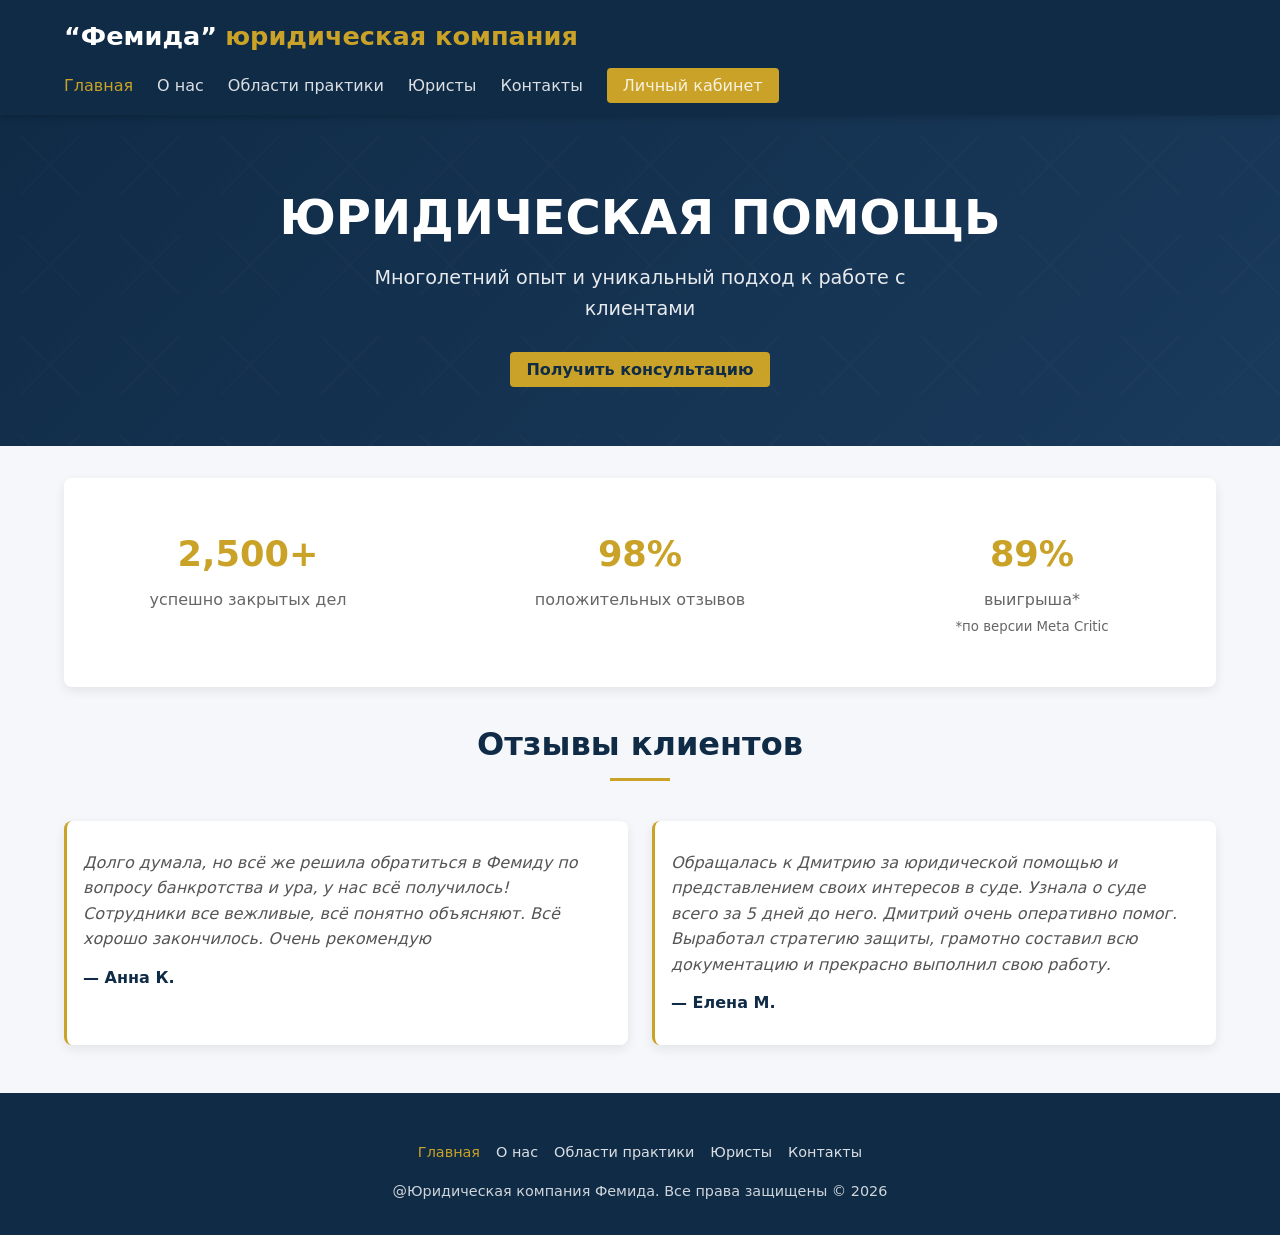
==== public/index.html @ 836dfbec "move index.html to public" ====
<!DOCTYPE html>
<html lang="ru">
<head>
  <meta charset="UTF-8">
  <meta name="viewport" content="width=device-width, initial-scale=1.0">
  <title>Главная | ЮК “Фемида”</title>
  <link rel="stylesheet" href="style.css">
</head>
<body>
  <header>
    <div class="container">
      <nav>
        <a href="index.html" class="logo">“Фемида” <span>юридическая компания</span></a>
        <button class="menu-toggle">☰</button>
        <ul class="nav-links">
          <li><a href="index.html">Главная</a></li>
          <li><a href="about.html">О нас</a></li>
          <li><a href="practice.html">Области практики</a></li>
          <li><a href="lawyers.html">Юристы</a></li>
          <li><a href="contacts.html">Контакты</a></li>
          <li><a href="#" class="btn-cabinet">Личный кабинет</a></li>
        </ul>
      </nav>
    </div>
  </header>

  <main>
    <section class="hero">
      <div class="container">
        <h1>ЮРИДИЧЕСКАЯ ПОМОЩЬ</h1>
        <p>Многолетний опыт и уникальный подход к работе с клиентами</p>
        <a href="contacts.html" class="btn-cabinet">Получить консультацию</a>
      </div>
    </section>

    <section class="container">
      <div class="stats grid grid-3">
        <div class="stat-item"><h3>2,500+</h3><p>успешно закрытых дел</p></div>
        <div class="stat-item"><h3>98%</h3><p>положительных отзывов</p></div>
        <div class="stat-item"><h3>89%</h3><p>выигрыша*<br><small>*по версии Meta Critic</small></p></div>
      </div>
    </section>

    <section class="container">
      <h2 class="section-title">Отзывы клиентов</h2>
      <div class="grid grid-2">
        <div class="card review">
          <p>Долго думала, но всё же решила обратиться в Фемиду по вопросу банкротства и ура, у нас всё получилось! Сотрудники все вежливые, всё понятно объясняют. Всё хорошо закончилось. Очень рекомендую</p>
          <strong>— Анна К.</strong>
        </div>
        <div class="card review">
          <p>Обращалась к Дмитрию за юридической помощью и представлением своих интересов в суде. Узнала о суде всего за 5 дней до него. Дмитрий очень оперативно помог. Выработал стратегию защиты, грамотно составил всю документацию и прекрасно выполнил свою работу.</p>
          <strong>— Елена М.</strong>
        </div>
      </div>
    </section>
  </main>

  <footer>
    <div class="container">
      <ul class="nav-links">
        <li><a href="index.html">Главная</a></li>
        <li><a href="about.html">О нас</a></li>
        <li><a href="practice.html">Области практики</a></li>
        <li><a href="lawyers.html">Юристы</a></li>
        <li><a href="contacts.html">Контакты</a></li>
      </ul>
      <p>@Юридическая компания Фемида. Все права защищены © 2026</p>
    </div>
  </footer>
  <script src="script.js"></script>
</body>
</html>
---- public/style.css ----
:root {
  --primary: #0f2b46;
  --accent: #c9a227;
  --light: #f5f7fa;
  --text: #333;
  --white: #fff;
  --shadow: 0 4px 12px rgba(0,0,0,0.08);
  --radius: 8px;
}
* { box-sizing: border-box; margin: 0; padding: 0; }
body 
{ 
    font-family: system-ui, -apple-system, "Segoe UI", Roboto, sans-serif; 
    color: var(--text); 
    line-height: 1.6; 
    background: var(--light); 
}

.container 
{ 
    max-width: 1200px; 
    margin: 0 auto; 
    padding: 0 1.5rem; 
}

header 
{ 
    background: var(--primary); 
    padding: 1rem 0; 
    position: sticky; 
    top: 0; 
    z-index: 100; 
    box-shadow: 0 2px 8px rgba(0,0,0,0.2); 
}

nav 
{ 
    display: flex; 
    justify-content: space-between; 
    align-items: center; 
    flex-wrap: wrap; 
    gap: 1rem; 
}

.logo 
{ 
    font-size: 1.6rem; 
    font-weight: 700; 
    color: var(--white); 
    text-decoration: none; 
    display: flex; 
    align-items: center; 
    gap: 0.5rem; 
}

.logo span 
{ 
    color: var(--accent); 
}

.nav-links 
{ 
    display: flex; 
    list-style: none; 
    gap: 1.5rem; 
    align-items: center; 
}

.nav-links a 
{ 
    color: rgba(255,255,255,0.85); 
    text-decoration: none; 
    font-weight: 500; 
    transition: 0.3s; 
}

.nav-links a:hover, .nav-links a.active 
{ 
    color: var(--accent);
}

.btn-cabinet 
{ 
    background: var(--accent); 
    color: var(--primary); 
    padding: 0.5rem 1rem; 
    border-radius: 4px; 
    font-weight: 600; 
    text-decoration: none; 
    transition: 0.3s; 
}

.btn-cabinet:hover 
{ 
    background: #b89320; 
}

.hero 
{ 
    background: linear-gradient(135deg, var(--primary), #1a3a5c);
    color: var(--white); 
    padding: 4rem 0; 
    text-align: center; 
    position: relative; 
    overflow: hidden; 
}

.hero::before 
{ 
    content: ""; 
    position: absolute; 
    top: 0; 
    left: 0; 
    right: 0; 
    bottom: 0; 
    background: url('data:image/svg+xml,<svg width="100" height="100" xmlns="http://www.w3.org/2000/svg"><path d="M0 0h100v100H0z" fill="none"/><path d="M20 20l60 60M80 20L20 80" stroke="rgba(255,255,255,0.05)" stroke-width="2"/></svg>'); 
    opacity: 0.3; 
}

.hero h1 
{ 
    font-size: clamp(2rem, 5vw, 3rem); 
    margin-bottom: 0.5rem; 
    position: relative; 
}

.hero p 
{ 
    font-size: 1.2rem; 
    opacity: 0.9; 
    max-width: 600px; 
    margin: 0 auto 2rem; 
    position: relative; 
}

section 
{ 
    padding: 4rem 0; 
}

.section-title 
{ 
    text-align: center; 
    font-size: 2rem; 
    color: var(--primary); 
    margin-bottom: 2.5rem; 
    position: relative; 
}

.section-title::after 
{ 
    content: ""; 
    display: block; 
    width: 60px; 
    height: 3px; 
    background: var(--accent); 
    margin: 0.5rem auto 0; 
}

.grid 
{ 
    display: grid; 
    gap: 1.5rem; 
}

.grid-2 
{ 
    grid-template-columns: repeat(auto-fit, minmax(280px, 1fr));
}

.grid-3 
{ 
    grid-template-columns: repeat(auto-fit, minmax(250px, 1fr)); 
}

.grid-4 
{ 
    grid-template-columns: repeat(auto-fit, minmax(220px, 1fr)); 
}

.card 
{ 
    background: var(--white); 
    padding: 1.8rem; 
    border-radius: var(--radius); 
    box-shadow: var(--shadow); 
    transition: 0.3s; 
}

.card:hover 
{ 
    transform: translateY(-4px); 
    box-shadow: 0 8px 20px rgba(0,0,0,0.12); 
}

.card h3 
{ 
    color: var(--primary); 
    margin-bottom: 0.5rem; 
    font-size: 1.2rem; 
}

.card .num 
{ 
    display: inline-block; 
    background: var(--primary); 
    color: var(--accent); 
    padding: 0.2rem 0.6rem; 
    border-radius: 4px; 
    font-size: 0.85rem; 
    margin-bottom: 0.5rem; 
    font-weight: bold; 
}

.stats 
{ 
    background: var(--white); 
    padding: 3rem 0; 
    margin: 2rem 0; 
    border-radius: var(--radius); 
    box-shadow: var(--shadow); 
}

.stat-item 
{ 
    text-align: center; 
}

.stat-item h3 
{ 
    font-size: 2.2rem; 
    color: var(--accent); 
    margin-bottom: 0.3rem; 
}

.stat-item p 
{ 
    color: #666; 
}

.review 
{ 
    font-style: italic; 
    color: #555; 
    position: relative; 
    padding-left: 1rem; 
    border-left: 3px solid var(--accent); 
}

.review p 
{ 
    margin-bottom: 0.5rem; 
}

.review strong 
{ 
    display: block; 
    margin-top: 0.8rem; 
    font-style: normal; 
    color: var(--primary); 
}

.form-box 
{ 
    background: var(--white); 
    padding: 2rem; 
    border-radius: var(--radius); 
    box-shadow: var(--shadow); 
    max-width: 600px; 
    margin: 0 auto; 
}

input, textarea 
{ 
    width: 100%; 
    padding: 0.9rem; 
    margin-bottom: 1rem; 
    border: 1px solid #ccc; 
    border-radius: 4px; 
    font-family: inherit; 
}

textarea 
{ 
    min-height: 120px; 
    resize: vertical; 
}

button[type="submit"] 
{ 
    background: var(--accent); 
    color: var(--primary); 
    border: none; 
    padding: 0.9rem 2rem; 
    font-weight: bold; 
    cursor: pointer; 
    border-radius: 4px; 
    width: 100%; 
    transition: 0.3s; 
}

button[type="submit"]:hover 
{ 
    background: #b89320; 
}

.contact-info 
{ 
    margin-top: 2rem; 
    text-align: center; 
}

.contact-info p 
{ 
    margin: 0.5rem 0; 
}

.contact-info a 
{ 
    color: var(--primary); 
    font-weight: 500; 
}

footer 
{ 
    background: var(--primary); 
    color: rgba(255,255,255,0.8); 
    padding: 2rem 0; 
    margin-top: 3rem; 
    text-align: center; 
    font-size: 0.9rem; 
}

footer a 
{ 
    color: var(--accent); 
    text-decoration: none; 
}

footer .nav-links 
{ 
    justify-content: center; 
    margin: 1rem 0; 
    gap: 1rem; 
    flex-wrap: wrap; 
}

@media (max-width: 768px) 
{
    .nav-links 
    { 
    display: none; 
    position: absolute; 
    top: 100%; 
    left: 0; 
    right: 0; 
    background: var(--primary); 
    flex-direction: column; 
    padding: 1rem; 
    }
    
    .nav-links.show 
    { 
        display: flex; 
    }

    .menu-toggle 
    { 
    display: block; 
    background: none; 
    border: none; 
    color: var(--white); 
    font-size: 1.5rem; 
    cursor: pointer; 
    }
}

.menu-toggle 
{ 
    display: none; 
}
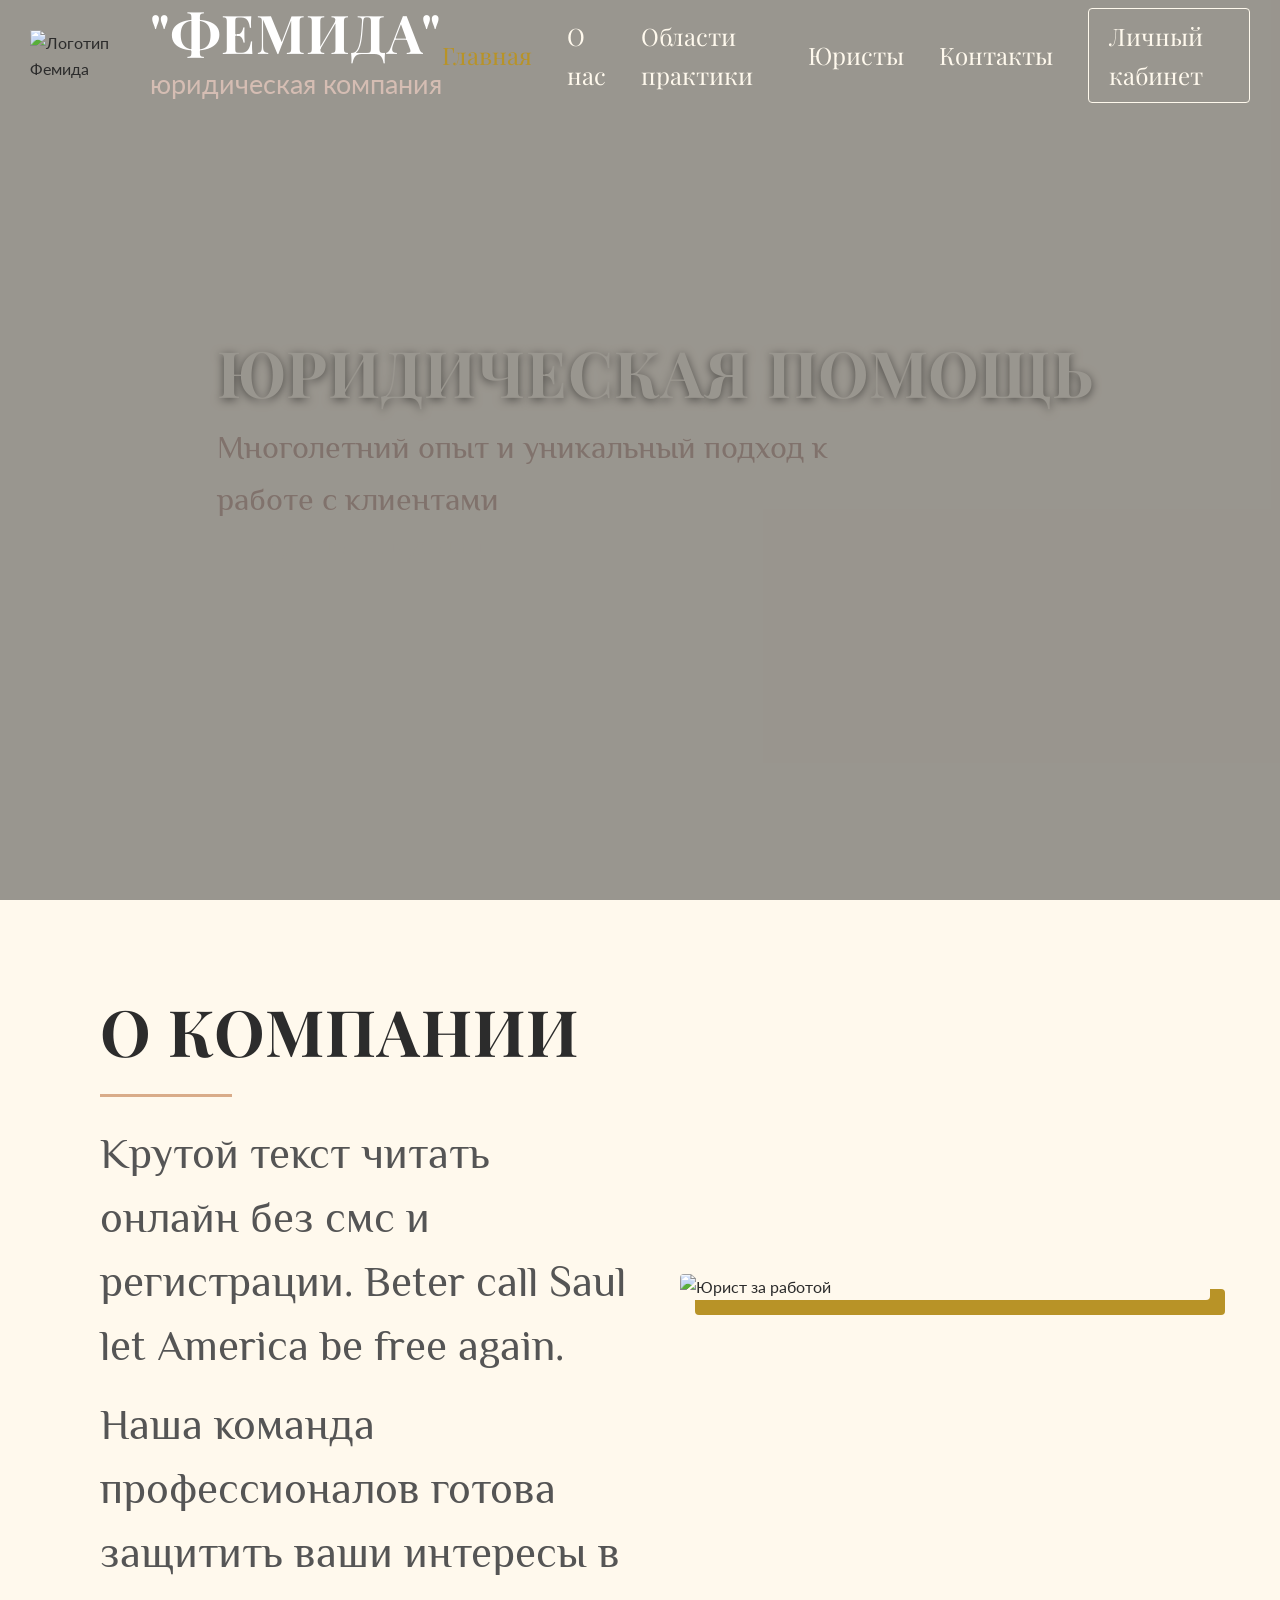
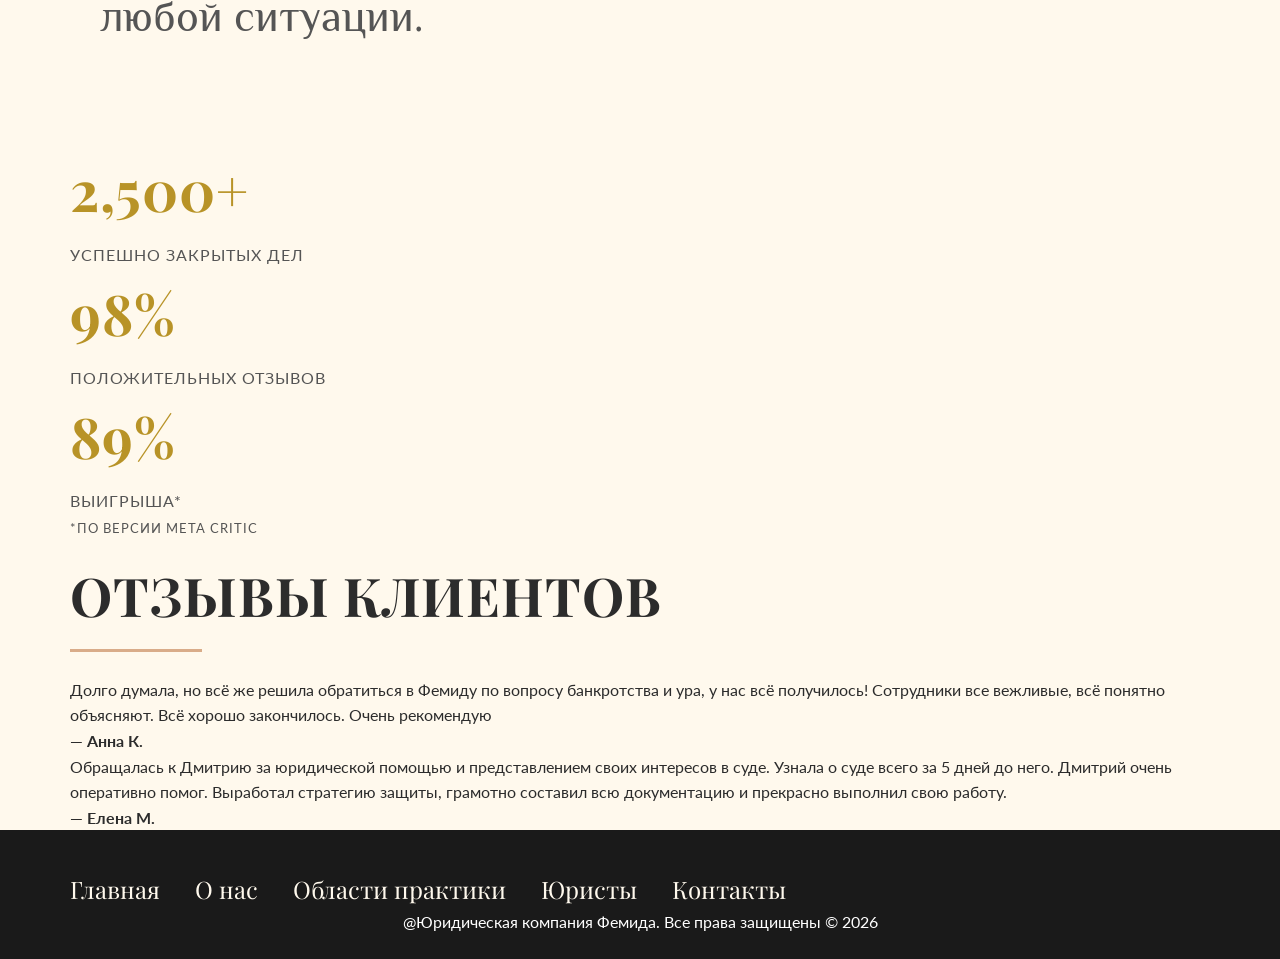
==== commit 16df8a03: "Add files via upload" ====
--- a/public/index.html
+++ b/public/index.html
@@ -3,23 +3,28 @@
 <head>
   <meta charset="UTF-8">
   <meta name="viewport" content="width=device-width, initial-scale=1.0">
+  <link href="https://fonts.googleapis.com/css2?family=Philosopher:wght@300;400;700&family=Playfair+Display:wght@400;700&family=Lato:wght@300;400;700&display=swap" rel="stylesheet">
   <title>Главная | ЮК “Фемида”</title>
   <link rel="stylesheet" href="style.css">
 </head>
 <body>
   <header>
-    <div class="container">
-      <nav>
-        <a href="index.html" class="logo">“Фемида” <span>юридическая компания</span></a>
-        <button class="menu-toggle">☰</button>
-        <ul class="nav-links">
-          <li><a href="index.html">Главная</a></li>
-          <li><a href="about.html">О нас</a></li>
-          <li><a href="practice.html">Области практики</a></li>
-          <li><a href="lawyers.html">Юристы</a></li>
-          <li><a href="contacts.html">Контакты</a></li>
-          <li><a href="#" class="btn-cabinet">Личный кабинет</a></li>
-        </ul>
+    <div class="nav-container">
+      <div class="logo">
+        <img src="images/logo.png" alt="Логотип Фемида">
+        <div class="logo-text">
+          <h2>"ФЕМИДА"</h2>
+          <span>юридическая компания</span>
+        </div>
+      </div>
+      
+      <nav class="nav-links">
+        <a href="index.html" class="active">Главная</a>
+        <a href="about.html">О нас</a>
+        <a href="practice.html">Области практики</a>
+        <a href="lawyers.html">Юристы</a>
+        <a href="contacts.html">Контакты</a>
+        <a href="#" class="btn-cabinet">Личный кабинет</a>
       </nav>
     </div>
   </header>
@@ -30,6 +35,22 @@
         <h1>ЮРИДИЧЕСКАЯ ПОМОЩЬ</h1>
         <p>Многолетний опыт и уникальный подход к работе с клиентами</p>
         <a href="contacts.html" class="btn-cabinet">Получить консультацию</a>
+      </div>
+    </section>
+
+    <section class="container about-section">
+      <div class="about-text">
+        <h2>О КОМПАНИИ</h2>
+        <p>
+          Крутой текст читать онлайн без смс и регистрации. 
+          Beter call Saul let America be free again.
+        </p>
+        <p>
+          Наша команда профессионалов готова защитить ваши интересы в любой ситуации.
+        </p>
+      </div>
+      <div class="about-image">
+        <img src="images/saulMain.png" alt="Юрист за работой">
       </div>
     </section>
 
--- a/public/style.css
+++ b/public/style.css
@@ -1,381 +1,498 @@
+@import url('https://fonts.googleapis.com/css2?family=Philosopher:wght@300;400;700&family=Playfair+Display:wght@400;700&family=Lato:wght@300;400;700&display=swap');
+
 :root {
-  --primary: #0f2b46;
-  --accent: #c9a227;
-  --light: #f5f7fa;
-  --text: #333;
-  --white: #fff;
-  --shadow: 0 4px 12px rgba(0,0,0,0.08);
-  --radius: 8px;
-}
+  --bg-color: #FFF9ED;
+  --text-main: #2c2c2c;
+  --text-light: #555;
+  --accent: #b89327;
+  --white: #ffffff;
+  --gold-light: #D5BDB3;
+  --dark-overlay: rgba(0, 0, 0, 0.4);
+}
+
 * { box-sizing: border-box; margin: 0; padding: 0; }
-body 
-{ 
-    font-family: system-ui, -apple-system, "Segoe UI", Roboto, sans-serif; 
-    color: var(--text); 
-    line-height: 1.6; 
-    background: var(--light); 
-}
-
-.container 
-{ 
-    max-width: 1200px; 
-    margin: 0 auto; 
-    padding: 0 1.5rem; 
-}
-
-header 
-{ 
-    background: var(--primary); 
-    padding: 1rem 0; 
-    position: sticky; 
-    top: 0; 
-    z-index: 100; 
-    box-shadow: 0 2px 8px rgba(0,0,0,0.2); 
-}
-
-nav 
-{ 
-    display: flex; 
-    justify-content: space-between; 
-    align-items: center; 
-    flex-wrap: wrap; 
-    gap: 1rem; 
-}
-
-.logo 
-{ 
-    font-size: 1.6rem; 
-    font-weight: 700; 
-    color: var(--white); 
-    text-decoration: none; 
-    display: flex; 
-    align-items: center; 
-    gap: 0.5rem; 
-}
-
-.logo span 
-{ 
-    color: var(--accent); 
-}
-
-.nav-links 
-{ 
-    display: flex; 
-    list-style: none; 
-    gap: 1.5rem; 
-    align-items: center; 
-}
-
-.nav-links a 
-{ 
-    color: rgba(255,255,255,0.85); 
-    text-decoration: none; 
-    font-weight: 500; 
-    transition: 0.3s; 
-}
-
-.nav-links a:hover, .nav-links a.active 
-{ 
-    color: var(--accent);
-}
-
-.btn-cabinet 
-{ 
-    background: var(--accent); 
-    color: var(--primary); 
-    padding: 0.5rem 1rem; 
-    border-radius: 4px; 
-    font-weight: 600; 
-    text-decoration: none; 
-    transition: 0.3s; 
-}
-
-.btn-cabinet:hover 
-{ 
-    background: #b89320; 
-}
-
-.hero 
-{ 
-    background: linear-gradient(135deg, var(--primary), #1a3a5c);
-    color: var(--white); 
-    padding: 4rem 0; 
-    text-align: center; 
-    position: relative; 
-    overflow: hidden; 
-}
-
-.hero::before 
-{ 
-    content: ""; 
-    position: absolute; 
-    top: 0; 
-    left: 0; 
-    right: 0; 
-    bottom: 0; 
-    background: url('data:image/svg+xml,<svg width="100" height="100" xmlns="http://www.w3.org/2000/svg"><path d="M0 0h100v100H0z" fill="none"/><path d="M20 20l60 60M80 20L20 80" stroke="rgba(255,255,255,0.05)" stroke-width="2"/></svg>'); 
-    opacity: 0.3; 
-}
-
-.hero h1 
-{ 
-    font-size: clamp(2rem, 5vw, 3rem); 
-    margin-bottom: 0.5rem; 
-    position: relative; 
-}
-
-.hero p 
-{ 
-    font-size: 1.2rem; 
-    opacity: 0.9; 
-    max-width: 600px; 
-    margin: 0 auto 2rem; 
-    position: relative; 
-}
-
-section 
-{ 
-    padding: 4rem 0; 
-}
-
-.section-title 
-{ 
-    text-align: center; 
-    font-size: 2rem; 
-    color: var(--primary); 
-    margin-bottom: 2.5rem; 
-    position: relative; 
-}
-
-.section-title::after 
-{ 
-    content: ""; 
-    display: block; 
-    width: 60px; 
-    height: 3px; 
-    background: var(--accent); 
-    margin: 0.5rem auto 0; 
-}
-
-.grid 
-{ 
-    display: grid; 
-    gap: 1.5rem; 
-}
-
-.grid-2 
-{ 
-    grid-template-columns: repeat(auto-fit, minmax(280px, 1fr));
-}
-
-.grid-3 
-{ 
-    grid-template-columns: repeat(auto-fit, minmax(250px, 1fr)); 
-}
-
-.grid-4 
-{ 
-    grid-template-columns: repeat(auto-fit, minmax(220px, 1fr)); 
-}
-
-.card 
-{ 
-    background: var(--white); 
-    padding: 1.8rem; 
-    border-radius: var(--radius); 
-    box-shadow: var(--shadow); 
-    transition: 0.3s; 
-}
-
-.card:hover 
-{ 
-    transform: translateY(-4px); 
-    box-shadow: 0 8px 20px rgba(0,0,0,0.12); 
-}
-
-.card h3 
-{ 
-    color: var(--primary); 
-    margin-bottom: 0.5rem; 
-    font-size: 1.2rem; 
-}
-
-.card .num 
-{ 
-    display: inline-block; 
-    background: var(--primary); 
-    color: var(--accent); 
-    padding: 0.2rem 0.6rem; 
-    border-radius: 4px; 
-    font-size: 0.85rem; 
-    margin-bottom: 0.5rem; 
-    font-weight: bold; 
-}
-
-.stats 
-{ 
-    background: var(--white); 
-    padding: 3rem 0; 
-    margin: 2rem 0; 
-    border-radius: var(--radius); 
-    box-shadow: var(--shadow); 
-}
-
-.stat-item 
-{ 
-    text-align: center; 
-}
-
-.stat-item h3 
-{ 
-    font-size: 2.2rem; 
-    color: var(--accent); 
-    margin-bottom: 0.3rem; 
-}
-
-.stat-item p 
-{ 
-    color: #666; 
-}
-
-.review 
-{ 
-    font-style: italic; 
-    color: #555; 
-    position: relative; 
-    padding-left: 1rem; 
-    border-left: 3px solid var(--accent); 
-}
-
-.review p 
-{ 
-    margin-bottom: 0.5rem; 
-}
-
-.review strong 
-{ 
-    display: block; 
-    margin-top: 0.8rem; 
-    font-style: normal; 
-    color: var(--primary); 
-}
-
-.form-box 
-{ 
-    background: var(--white); 
-    padding: 2rem; 
-    border-radius: var(--radius); 
-    box-shadow: var(--shadow); 
-    max-width: 600px; 
-    margin: 0 auto; 
-}
-
-input, textarea 
-{ 
-    width: 100%; 
-    padding: 0.9rem; 
-    margin-bottom: 1rem; 
-    border: 1px solid #ccc; 
-    border-radius: 4px; 
-    font-family: inherit; 
-}
-
-textarea 
-{ 
-    min-height: 120px; 
-    resize: vertical; 
-}
-
-button[type="submit"] 
-{ 
-    background: var(--accent); 
-    color: var(--primary); 
-    border: none; 
-    padding: 0.9rem 2rem; 
-    font-weight: bold; 
-    cursor: pointer; 
-    border-radius: 4px; 
-    width: 100%; 
-    transition: 0.3s; 
-}
-
-button[type="submit"]:hover 
-{ 
-    background: #b89320; 
-}
-
-.contact-info 
-{ 
-    margin-top: 2rem; 
-    text-align: center; 
-}
-
-.contact-info p 
-{ 
-    margin: 0.5rem 0; 
-}
-
-.contact-info a 
-{ 
-    color: var(--primary); 
-    font-weight: 500; 
-}
-
-footer 
-{ 
-    background: var(--primary); 
-    color: rgba(255,255,255,0.8); 
-    padding: 2rem 0; 
-    margin-top: 3rem; 
-    text-align: center; 
-    font-size: 0.9rem; 
-}
-
-footer a 
-{ 
-    color: var(--accent); 
-    text-decoration: none; 
-}
-
-footer .nav-links 
-{ 
-    justify-content: center; 
-    margin: 1rem 0; 
-    gap: 1rem; 
-    flex-wrap: wrap; 
-}
-
-@media (max-width: 768px) 
-{
-    .nav-links 
-    { 
-    display: none; 
-    position: absolute; 
-    top: 100%; 
-    left: 0; 
-    right: 0; 
-    background: var(--primary); 
-    flex-direction: column; 
-    padding: 1rem; 
-    }
-    
-    .nav-links.show 
-    { 
-        display: flex; 
-    }
-
-    .menu-toggle 
-    { 
-    display: block; 
-    background: none; 
-    border: none; 
-    color: var(--white); 
-    font-size: 1.5rem; 
-    cursor: pointer; 
-    }
-}
-
-.menu-toggle 
-{ 
-    display: none; 
-}
+
+body {
+  font-family: 'Lato', sans-serif;
+  background-color: var(--bg-color);
+  color: var(--text-main);
+  line-height: 1.6;
+}
+
+h1, h2, h3, h4 {
+  font-family: 'Playfair Display', serif;
+  font-weight: 700;
+  text-transform: uppercase;
+  letter-spacing: 1px;
+}
+
+a { text-decoration: none; color: inherit; transition: 0.3s; }
+ul { list-style: none; }
+img { max-width: 100%; display: block; }
+
+.container {
+  max-width: 1200px;
+  margin: 0 auto;
+  padding: 0 30px;
+}
+
+/* ================= HEADER ================= */
+header {
+  position: absolute;
+  top: 0;
+  left: 0;
+  width: 100%;
+  z-index: 100;
+  padding: 5px 0;  /* Уменьшите до 5px или даже 0 */
+}
+
+.nav-container {
+  display: flex;
+  justify-content: space-between;
+  align-items: center;
+  padding: 0 30px;
+  max-width: 100%;
+  margin-top: 0;  /* Добавьте это */
+}
+
+.logo {
+  display: flex;
+  align-items: center;
+  gap: 20px;
+}
+
+.logo img {
+  width: 100px;       /* любое значение */
+  height: auto;       /* авто-высота сохранит пропорции */
+}
+
+.logo-text h2 {
+  font-size: 40pt;
+  margin: 0;
+  line-height: 1;
+  font-family: 'Playfair Display', serif;
+  color: var(--white);
+}
+
+.logo-text span {
+  font-size: 20pt;
+  font-family: 'Lato', sans-serif;
+  color: var(--gold-light);
+  display: block;
+  margin-top: 5px;
+}
+
+.nav-links {
+  display: flex;
+  gap: 35px;
+  align-items: center;
+}
+
+.nav-links a {
+  color: var(--bg-color);
+  font-family: 'Playfair Display', serif;
+  font-size: 18pt;    /* было 24pt - уменьшите */
+  font-weight: 400;
+}
+
+.nav-links a:hover,
+.nav-links a.active {
+  color: var(--accent);
+}
+
+.btn-cabinet {
+  border: 1px solid var(--bg-color);
+  padding: 8px 20px;
+  border-radius: 4px;
+  color: var(--bg-color);
+  font-family: 'Playfair Display', serif;
+  font-size: 18pt;    /* было 24pt - уменьшите */
+}
+
+.btn-cabinet:hover {
+  background: var(--white);
+  color: var(--text-main);
+}
+
+/* ================= HERO ================= */
+.hero {
+  position: relative;
+  height: 100vh;
+  min-height: 600px;
+  display: flex;
+  flex-direction: column;
+  justify-content: center;
+  color: var(--white);
+  background-image: url('images/themsisMain.png');
+  background-size: cover;
+  background-position: center;
+  padding-left: 30px;
+}
+
+.hero::before {
+  content: '';
+  position: absolute;
+  top: 0; left: 0; right: 0; bottom: 0;
+  background: var(--dark-overlay);
+}
+
+.hero-content {
+  position: relative;
+  z-index: 2;
+  max-width: 100%;
+}
+
+.hero h1 {
+  font-size: 48pt;
+  margin-bottom: 15px;
+  text-shadow: 0 2px 10px rgba(0,0,0,0.5);
+  font-family: 'Playfair Display', serif;
+  color: var(--bg-color);
+  line-height: 1.1;
+}
+
+.hero p {
+  font-size: 24pt;
+  font-family: 'Philosopher', sans-serif;
+  color: var(--gold-light);
+  font-weight: 300;
+  max-width: 700px;
+}
+
+/* ================= ABOUT ================= */
+/* ================= ABOUT ================= */
+.about-section {
+  /* Убираем любые отрицательные отступы у секции, чтобы текст остался на месте */
+  padding: 80px 30px;
+  display: flex;
+  align-items: center;
+  gap: 50px;
+  max-width: 1200px;
+  margin: 0 auto;
+  position: relative;
+  z-index: 5; /* Секция поверх hero */
+}
+
+.about-text {
+  flex: 1;
+  padding-left: 30px;
+  /* Текст остаётся строго на своём месте */
+}
+
+.about-text h2 {
+  font-size: 48pt;  /* Было 2.5rem */
+  margin-bottom: 25px;
+  position: relative;
+  display: inline-block;
+}
+
+.about-text h2::after {
+  content: '';
+  display: block;
+  width: 132px;  /* Было 60px */
+  height: 3px;
+  background: #D9AC89;  /* Было var(--accent) */
+  margin-top: 12px;
+}
+
+.about-text p {
+  font-family: 'Philosopher', sans-serif;
+  font-size: 32pt;
+  color: var(--text-light);
+  margin-bottom: 15px;
+  line-height: 1.5; /* Оптимизировано под крупный кегль */
+  font-weight: 400;
+}
+
+.about-image {
+  flex: 1;
+  position: relative;
+  /* ⬇️ Тянем ТОЛЬКО картинку вверх, чтобы она залезла на фоне */
+  margin-top: -140px; 
+  margin-bottom: -70px; /* Компенсирует высоту, чтобы не ломать блоки ниже */
+}
+
+.about-image img {
+  width: 100%;
+  max-width: 680px; /* 📏 Размер картинки увеличен */
+  height: auto;
+  border-radius: 4px;
+  box-shadow: 15px 15px 0 var(--accent);
+  position: relative;
+  z-index: 10; /* Картинка точно поверх фона и затемнения hero */
+  object-fit: cover;
+}
+
+/* ================= PRACTICE ================= */
+.practice-section {
+  padding: 60px 30px;
+  background: var(--white);
+}
+
+.section-title {
+  text-align: left; /* Оставьте center, если заголовок по центру страницы */
+  font-size: 40pt;
+  margin-bottom: 25px;
+  color: var(--text-main);
+  position: relative;
+  display: inline-block;
+  width: 100%;
+  margin-top: 12px;
+  margin-left: 0;
+}
+
+.section-title::after {
+  content: '';
+  display: block;
+  width: 132px;
+  height: 3px;
+  background: #D9AC89;
+  margin-top: 12px; 
+}
+
+.practice-grid {
+  display: grid;
+  grid-template-columns: repeat(auto-fit, minmax(280px, 1fr));
+  gap: 25px;
+  max-width: 1200px;
+  margin: 0 auto;
+}
+
+.practice-card {
+  border: 1px solid #eee;
+  padding: 30px;
+  transition: 0.3s;
+  position: relative;
+  background: var(--bg-color);
+}
+
+.practice-card:hover {
+  box-shadow: 0 10px 30px rgba(0,0,0,0.08);
+  border-color: var(--accent);
+}
+
+.practice-num {
+  font-family: 'Playfair Display', serif;
+  font-size: 3rem;
+  color: #ddd;
+  position: absolute;
+  top: 15px;
+  right: 25px;
+  font-weight: 700;
+}
+
+.practice-card h3 {
+  font-size: 1.15rem;
+  margin-bottom: 8px;
+  position: relative;
+  z-index: 2;
+  font-weight: 600;
+}
+
+/* ================= STATS ================= */
+.stats-section {
+  padding: 60px 30px;
+  background: var(--bg-color);
+}
+
+.stats-grid {
+  display: flex;
+  justify-content: space-around;
+  text-align: center;
+  flex-wrap: wrap;
+  gap: 30px;
+  max-width: 1200px;
+  margin: 0 auto;
+}
+
+.stat-item h3 {
+  font-size: 3.5rem;
+  color: var(--accent);
+  margin-bottom: 8px;
+  font-family: 'Playfair Display', serif;
+}
+
+.stat-item p {
+  font-size: 1rem;
+  text-transform: uppercase;
+  letter-spacing: 1px;
+  color: var(--text-light);
+}
+
+/* ================= REVIEWS ================= */
+.reviews-section {
+  padding: 80px 30px;
+  background: var(--white);
+}
+
+.reviews-grid {
+  display: grid;
+  grid-template-columns: repeat(auto-fit, minmax(300px, 1fr));
+  gap: 30px;
+  max-width: 1200px;
+  margin: 0 auto;
+}
+
+.review-card {
+  background: var(--bg-color);
+  padding: 30px;
+  border-radius: 4px;
+  font-style: italic;
+  border-left: 4px solid var(--accent);
+}
+
+.review-card p {
+  margin-bottom: 15px;
+  color: var(--text-light);
+}
+
+.review-card strong {
+  font-style: normal;
+  color: var(--accent);
+  font-weight: 600;
+}
+
+/* ================= CONTACTS FORM ================= */
+.contact-section {
+  padding: 80px 30px;
+  background: var(--bg-color);
+  text-align: center;
+}
+
+.contact-section h2 {
+  font-size: 2.5rem;
+  margin-bottom: 15px;
+}
+
+.contact-section > p {
+  font-size: 1.2rem;
+  color: var(--text-light);
+  margin-bottom: 30px;
+}
+
+.form-box {
+  background: var(--white);
+  padding: 40px;
+  border-radius: 8px;
+  max-width: 600px;
+  margin: 0 auto 40px;
+  box-shadow: 0 5px 20px rgba(0,0,0,0.08);
+}
+
+.form-box input,
+.form-box textarea {
+  width: 100%;
+  padding: 12px 15px;
+  margin-bottom: 15px;
+  border: 1px solid #ddd;
+  border-radius: 4px;
+  font-family: inherit;
+  font-size: 1rem;
+}
+
+.form-box textarea {
+  min-height: 100px;
+  resize: vertical;
+}
+
+.form-box button {
+  background: var(--accent);
+  color: var(--white);
+  border: none;
+  padding: 14px 30px;
+  font-size: 1.1rem;
+  font-weight: 600;
+  cursor: pointer;
+  border-radius: 4px;
+  width: 100%;
+  transition: 0.3s;
+  font-family: 'Playfair Display', serif;
+}
+
+.form-box button:hover {
+  background: #a08020;
+}
+
+.contact-info {
+  max-width: 600px;
+  margin: 0 auto;
+  color: var(--text-light);
+}
+
+.contact-info p {
+  margin: 10px 0;
+}
+
+.contact-info a {
+  color: var(--accent);
+  font-weight: 500;
+}
+
+/* ================= FOOTER ================= */
+footer {
+  background: #1a1a1a;
+  color: #fff;
+  padding: 40px 30px 25px;
+  text-align: center;
+}
+
+.footer-links {
+  display: flex;
+  justify-content: center;
+  gap: 25px;
+  margin-bottom: 25px;
+  flex-wrap: wrap;
+}
+
+.footer-links a {
+  color: var(--bg-color);
+  font-family: 'Playfair Display', serif;
+  font-size: 1.1rem;
+}
+
+.footer-links a:hover {
+  color: var(--accent);
+}
+
+.copyright {
+  color: #888;
+  font-size: 0.9rem;
+  border-top: 1px solid #333;
+  padding-top: 20px;
+}
+
+/* ================= RESPONSIVE ================= */
+@media (max-width: 992px) {
+  .about-section {
+    flex-direction: column;
+    text-align: center;
+  }
+  .about-text {
+    padding-left: 0;
+  }
+  .about-text h2::after {
+    margin: 12px auto 0;
+  }
+}
+
+@media (max-width: 768px) {
+  .nav-links {
+    display: none;
+  }
+  .hero h1 {
+    font-size: 32pt;
+  }
+  .hero p {
+    font-size: 18pt;
+  }
+  .logo-text h2 {
+    font-size: 28pt;
+  }
+  .logo-text span {
+    font-size: 14pt;
+  }
+  .nav-links a,
+  .btn-cabinet {
+    font-size: 18pt;
+  }
+}
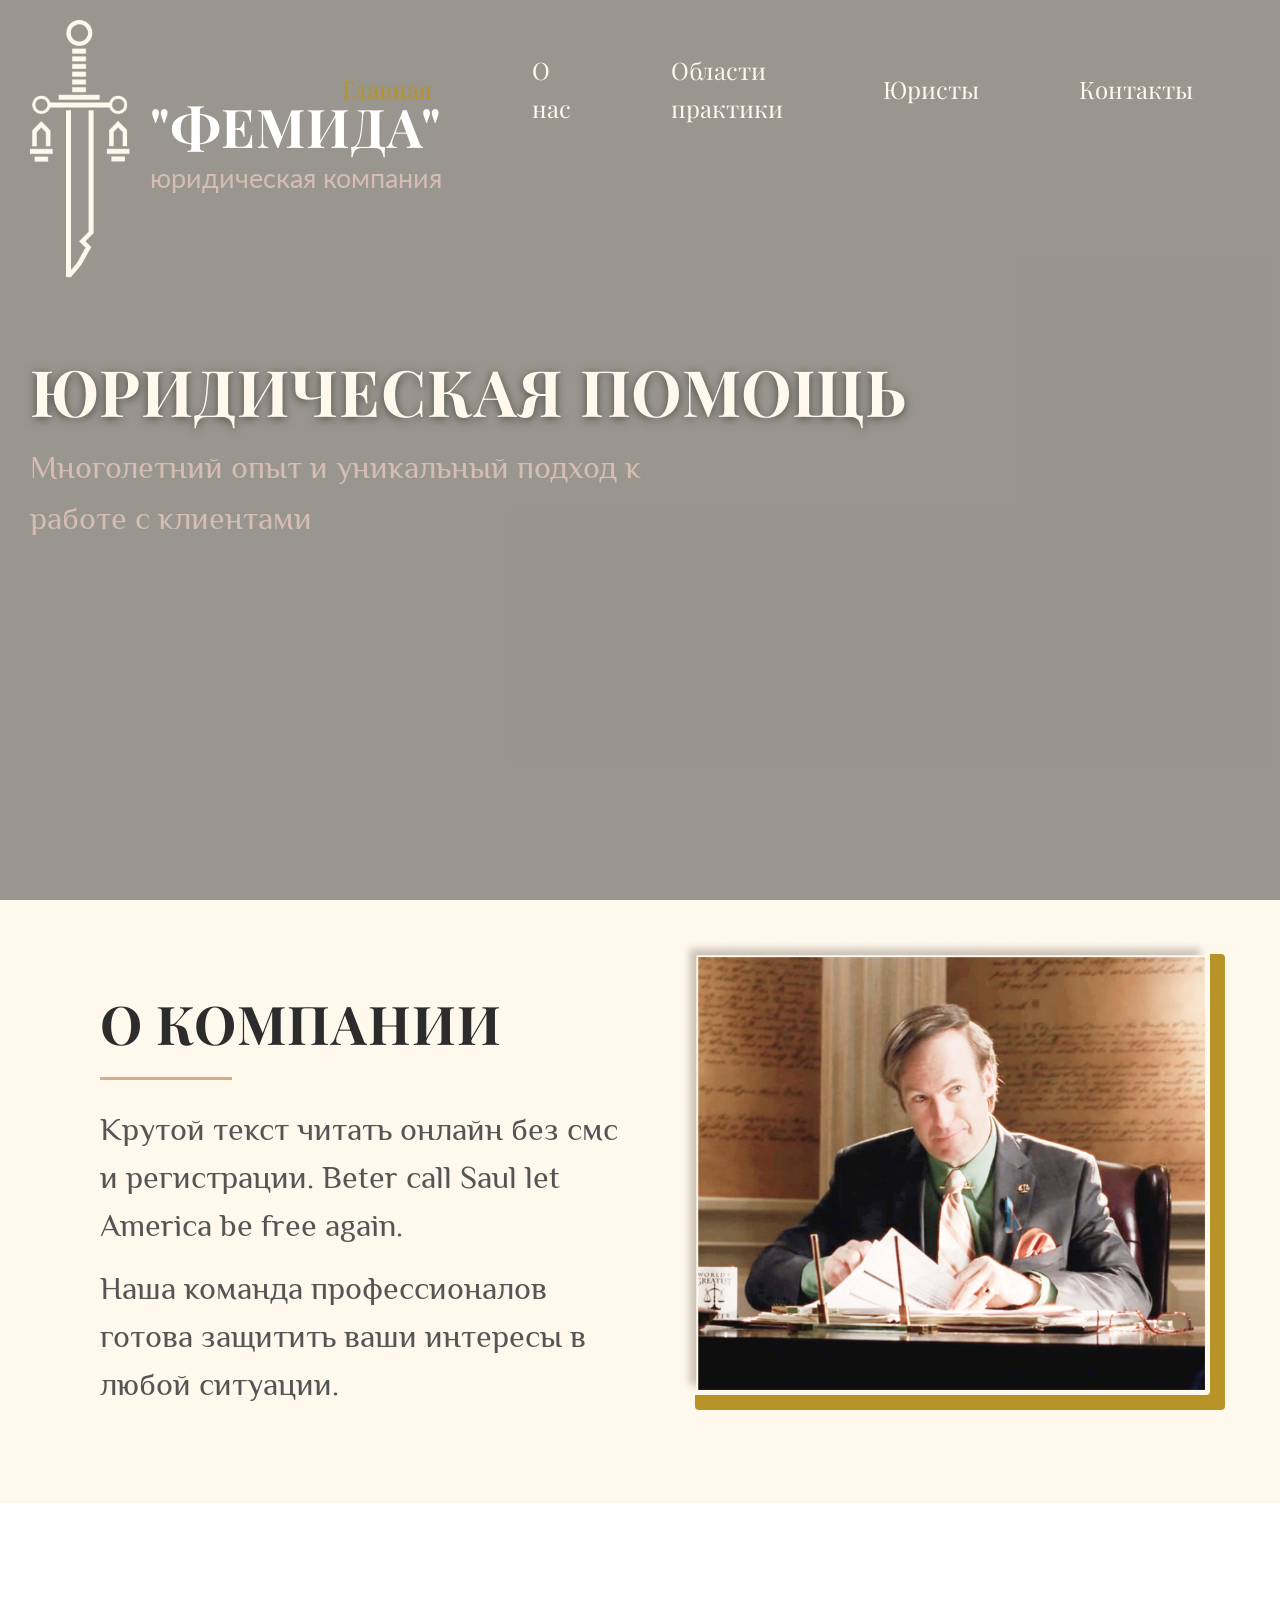
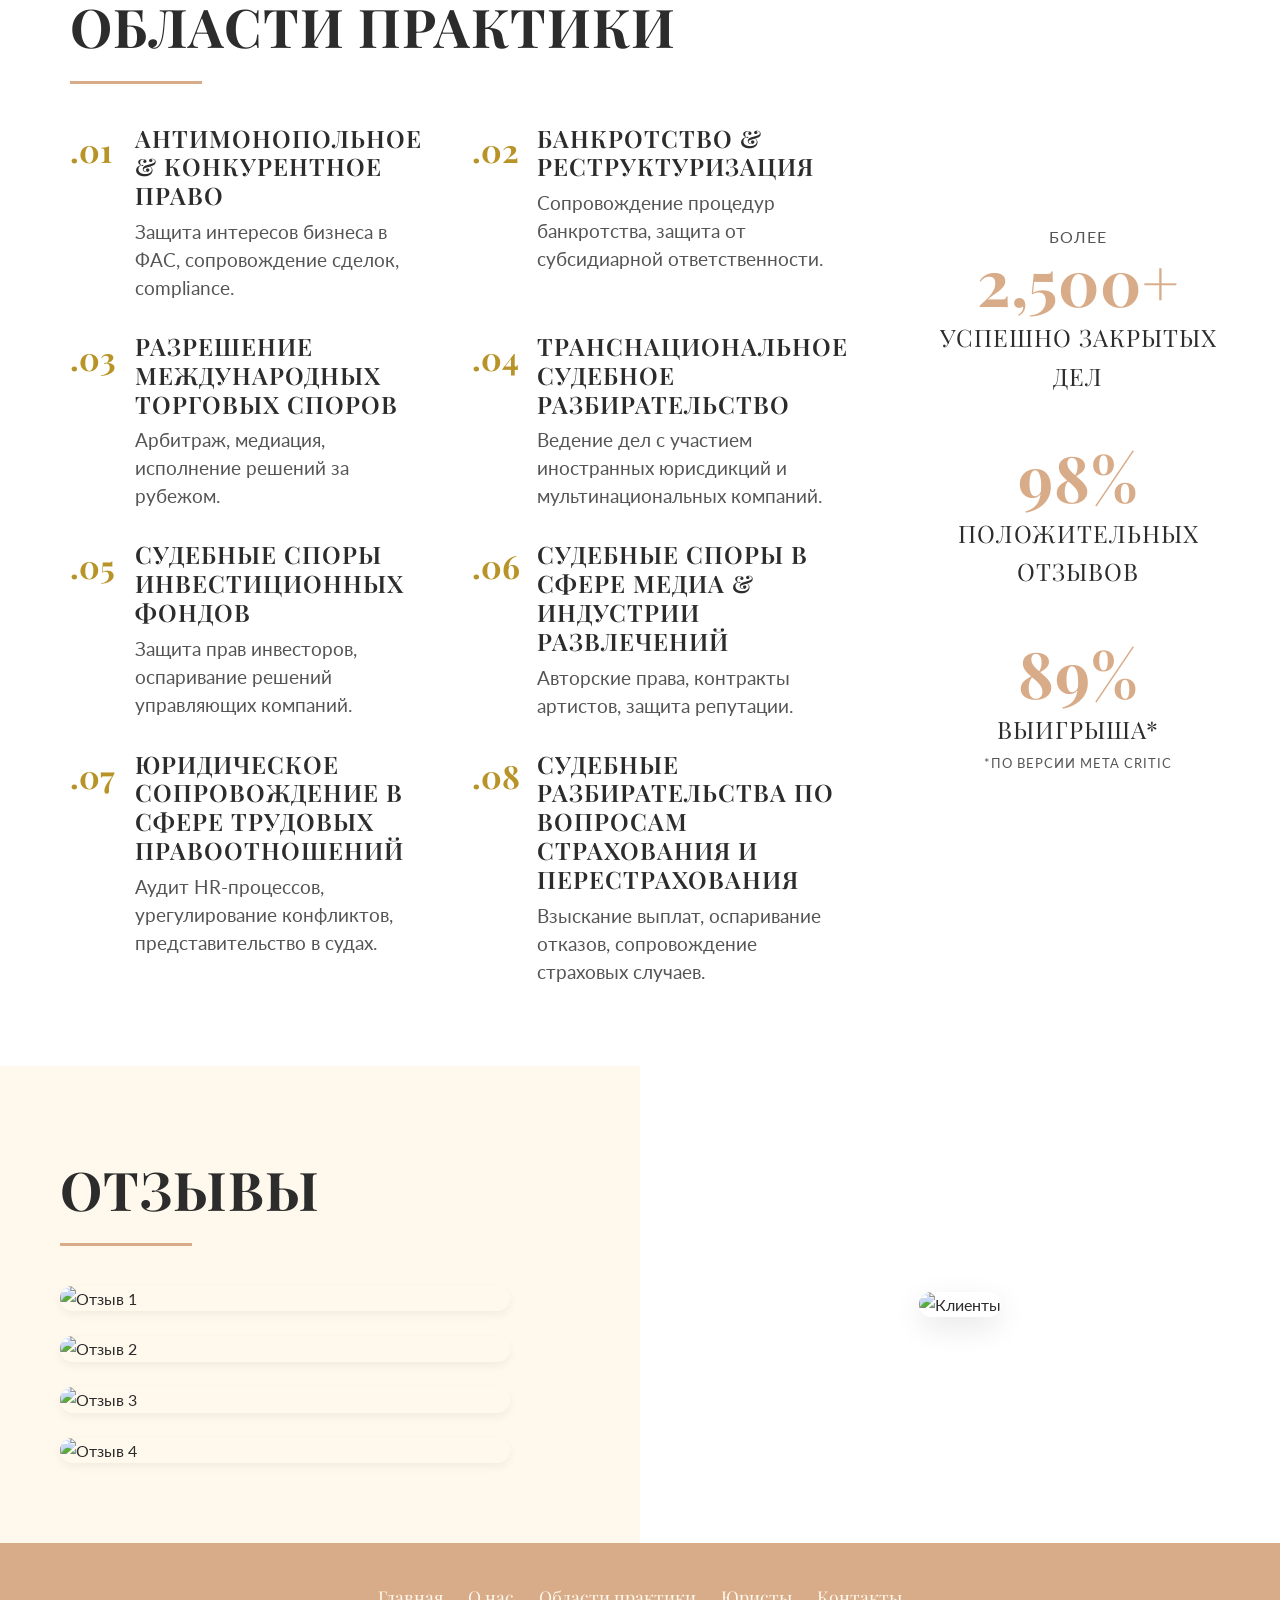
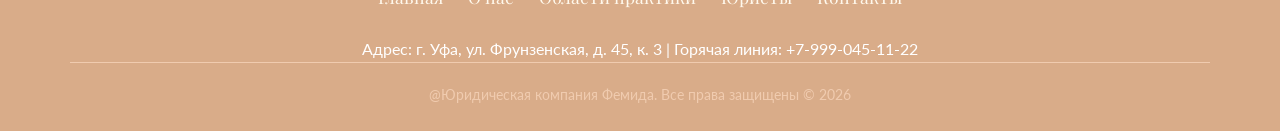
==== commit 97f4387f: "Add files via upload" ====
--- a/public/index.html
+++ b/public/index.html
@@ -4,10 +4,12 @@
   <meta charset="UTF-8">
   <meta name="viewport" content="width=device-width, initial-scale=1.0">
   <link href="https://fonts.googleapis.com/css2?family=Philosopher:wght@300;400;700&family=Playfair+Display:wght@400;700&family=Lato:wght@300;400;700&display=swap" rel="stylesheet">
-  <title>Главная | ЮК “Фемида”</title>
+  <title>ЮК "Фемида" | Главная</title>
   <link rel="stylesheet" href="style.css">
 </head>
 <body>
+
+  <!-- Шапка -->
   <header>
     <div class="nav-container">
       <div class="logo">
@@ -30,14 +32,15 @@
   </header>
 
   <main>
+    <!-- Верхняя картинка со статуей -->
     <section class="hero">
-      <div class="container">
+      <div class="hero-content">
         <h1>ЮРИДИЧЕСКАЯ ПОМОЩЬ</h1>
         <p>Многолетний опыт и уникальный подход к работе с клиентами</p>
-        <a href="contacts.html" class="btn-cabinet">Получить консультацию</a>
       </div>
     </section>
 
+    <!-- О компании -->
     <section class="container about-section">
       <div class="about-text">
         <h2>О КОМПАНИИ</h2>
@@ -54,41 +57,135 @@
       </div>
     </section>
 
-    <section class="container">
-      <div class="stats grid grid-3">
-        <div class="stat-item"><h3>2,500+</h3><p>успешно закрытых дел</p></div>
-        <div class="stat-item"><h3>98%</h3><p>положительных отзывов</p></div>
-        <div class="stat-item"><h3>89%</h3><p>выигрыша*<br><small>*по версии Meta Critic</small></p></div>
+    <!-- Области практики -->
+    <section class="practice-section">
+      <div class="container">
+        <h2 class="section-title">Области практики</h2>
+        <div class="practice-wrapper">
+          <!-- Левая колонка -->
+          <div class="practice-list">
+            <div class="practice-item">
+              <span class="practice-num">.01</span>
+              <div class="practice-content">
+                <h3>Антимонопольное & конкурентное право</h3>
+                <p>Защита интересов бизнеса в ФАС, сопровождение сделок, compliance.</p>
+              </div>
+            </div>
+            <div class="practice-item">
+              <span class="practice-num">.02</span>
+              <div class="practice-content">
+                <h3>Банкротство & реструктуризация</h3>
+                <p>Сопровождение процедур банкротства, защита от субсидиарной ответственности.</p>
+              </div>
+            </div>
+            <div class="practice-item">
+              <span class="practice-num">.03</span>
+              <div class="practice-content">
+                <h3>Разрешение международных торговых споров</h3>
+                <p>Арбитраж, медиация, исполнение решений за рубежом.</p>
+              </div>
+            </div>
+            <div class="practice-item">
+              <span class="practice-num">.04</span>
+              <div class="practice-content">
+                <h3>Транснациональное судебное разбирательство</h3>
+                <p>Ведение дел с участием иностранных юрисдикций и мультинациональных компаний.</p>
+              </div>
+            </div>
+            <div class="practice-item">
+              <span class="practice-num">.05</span>
+              <div class="practice-content">
+                <h3>Судебные споры инвестиционных фондов</h3>
+                <p>Защита прав инвесторов, оспаривание решений управляющих компаний.</p>
+              </div>
+            </div>
+            <div class="practice-item">
+              <span class="practice-num">.06</span>
+              <div class="practice-content">
+                <h3>Судебные споры в сфере медиа & индустрии развлечений</h3>
+                <p>Авторские права, контракты артистов, защита репутации.</p>
+              </div>
+            </div>
+            <div class="practice-item">
+              <span class="practice-num">.07</span>
+              <div class="practice-content">
+                <h3>Юридическое сопровождение в сфере трудовых правоотношений</h3>
+                <p>Аудит HR-процессов, урегулирование конфликтов, представительство в судах.</p>
+              </div>
+            </div>
+            <div class="practice-item">
+              <span class="practice-num">.08</span>
+              <div class="practice-content">
+                <h3>Судебные разбирательства по вопросам страхования и перестрахования</h3>
+                <p>Взыскание выплат, оспаривание отказов, сопровождение страховых случаев.</p>
+              </div>
+            </div>
+          </div>
+          
+          <!-- Правая колонка -->
+          <div class="practice-stats">
+            <div class="stat-item">
+              <p class="stat-label">более</p>
+              <h3 class="stat-number">2,500+</h3>
+              <p class="stat-desc">успешно закрытых дел</p>
+            </div>
+            <div class="stat-item">
+              <h3 class="stat-number">98%</h3>
+              <p class="stat-desc">положительных отзывов</p>
+            </div>
+            <div class="stat-item">
+              <h3 class="stat-number">89%</h3>
+              <p class="stat-desc">выигрыша*</p>
+              <p class="stat-note">*по версии Meta Critic</p>
+            </div>
+          </div>
+        </div>
       </div>
     </section>
 
-    <section class="container">
-      <h2 class="section-title">Отзывы клиентов</h2>
-      <div class="grid grid-2">
-        <div class="card review">
-          <p>Долго думала, но всё же решила обратиться в Фемиду по вопросу банкротства и ура, у нас всё получилось! Сотрудники все вежливые, всё понятно объясняют. Всё хорошо закончилось. Очень рекомендую</p>
-          <strong>— Анна К.</strong>
+<!-- Отзывы -->
+    <section class="reviews-section">
+      <div class="reviews-wrapper">
+        
+        <!-- ЛЕВАЯ ЧАСТЬ (Кремовый фон) -->
+        <div class="reviews-left">
+          <h2 class="section-title reviews-title">ОТЗЫВЫ</h2>
+          <div class="reviews-list">
+            <!-- Ваши картинки отзывов -->
+            <img src="images/review1.png" alt="Отзыв 1" class="review-img">
+            <img src="images/review2.png" alt="Отзыв 2" class="review-img">
+            <img src="images/review3.png" alt="Отзыв 3" class="review-img">
+            <img src="images/review4.png" alt="Отзыв 4" class="review-img">
+          </div>
         </div>
-        <div class="card review">
-          <p>Обращалась к Дмитрию за юридической помощью и представлением своих интересов в суде. Узнала о суде всего за 5 дней до него. Дмитрий очень оперативно помог. Выработал стратегию защиты, грамотно составил всю документацию и прекрасно выполнил свою работу.</p>
-          <strong>— Елена М.</strong>
+
+        <!-- ПРАВАЯ ЧАСТЬ (Белый фон) -->
+        <div class="reviews-right">
+          <div class="reviews-photo">
+            <!-- Картинка с людьми -->
+            <img src="images/guysMain.png" alt="Клиенты">
+          </div>
         </div>
+
       </div>
     </section>
   </main>
 
   <footer>
     <div class="container">
-      <ul class="nav-links">
-        <li><a href="index.html">Главная</a></li>
-        <li><a href="about.html">О нас</a></li>
-        <li><a href="practice.html">Области практики</a></li>
-        <li><a href="lawyers.html">Юристы</a></li>
-        <li><a href="contacts.html">Контакты</a></li>
-      </ul>
-      <p>@Юридическая компания Фемида. Все права защищены © 2026</p>
+      <div class="footer-links">
+        <a href="index.html">Главная</a>
+        <a href="about.html">О нас</a>
+        <a href="practice.html">Области практики</a>
+        <a href="lawyers.html">Юристы</a>
+        <a href="contacts.html">Контакты</a>
+      </div>
+      <p>Адрес: г. Уфа, ул. Фрунзенская, д. 45, к. 3 | Горячая линия: +7-999-045-11-22</p>
+      <div class="copyright">
+        @Юридическая компания Фемида. Все права защищены © 2026
+      </div>
     </div>
   </footer>
-  <script src="script.js"></script>
+
 </body>
-</html>
+</html>
--- a/public/style.css
+++ b/public/style.css
@@ -36,14 +36,15 @@
   padding: 0 30px;
 }
 
-/* ================= HEADER ================= */
+
+/* HEADER */
 header {
   position: absolute;
   top: 0;
   left: 0;
   width: 100%;
   z-index: 100;
-  padding: 5px 0;  /* Уменьшите до 5px или даже 0 */
+  padding: 20px 0;
 }
 
 .nav-container {
@@ -52,7 +53,6 @@
   align-items: center;
   padding: 0 30px;
   max-width: 100%;
-  margin-top: 0;  /* Добавьте это */
 }
 
 .logo {
@@ -62,8 +62,9 @@
 }
 
 .logo img {
-  width: 100px;       /* любое значение */
-  height: auto;       /* авто-высота сохранит пропорции */
+  width: 100px;
+  height: auto;
+  object-fit: contain;
 }
 
 .logo-text h2 {
@@ -84,14 +85,15 @@
 
 .nav-links {
   display: flex;
-  gap: 35px;
+  gap: 100px;
   align-items: center;
+  margin-top: -120px;
 }
 
 .nav-links a {
   color: var(--bg-color);
   font-family: 'Playfair Display', serif;
-  font-size: 18pt;    /* было 24pt - уменьшите */
+  font-size: 18pt;
   font-weight: 400;
 }
 
@@ -106,7 +108,7 @@
   border-radius: 4px;
   color: var(--bg-color);
   font-family: 'Playfair Display', serif;
-  font-size: 18pt;    /* было 24pt - уменьшите */
+  font-size: 18pt;
 }
 
 .btn-cabinet:hover {
@@ -114,7 +116,8 @@
   color: var(--text-main);
 }
 
-/* ================= HERO ================= */
+
+/* HERO */
 .hero {
   position: relative;
   height: 100vh;
@@ -159,10 +162,9 @@
   max-width: 700px;
 }
 
-/* ================= ABOUT ================= */
-/* ================= ABOUT ================= */
+
+/* ABOUT */
 .about-section {
-  /* Убираем любые отрицательные отступы у секции, чтобы текст остался на месте */
   padding: 80px 30px;
   display: flex;
   align-items: center;
@@ -170,75 +172,80 @@
   max-width: 1200px;
   margin: 0 auto;
   position: relative;
-  z-index: 5; /* Секция поверх hero */
+  z-index: 5; 
 }
 
 .about-text {
   flex: 1;
   padding-left: 30px;
-  /* Текст остаётся строго на своём месте */
-}
-
-.about-text h2 {
-  font-size: 48pt;  /* Было 2.5rem */
-  margin-bottom: 25px;
-  position: relative;
-  display: inline-block;
-}
-
-.about-text h2::after {
-  content: '';
-  display: block;
-  width: 132px;  /* Было 60px */
-  height: 3px;
-  background: #D9AC89;  /* Было var(--accent) */
-  margin-top: 12px;
-}
-
-.about-text p {
-  font-family: 'Philosopher', sans-serif;
-  font-size: 32pt;
-  color: var(--text-light);
-  margin-bottom: 15px;
-  line-height: 1.5; /* Оптимизировано под крупный кегль */
-  font-weight: 400;
 }
 
 .about-image {
   flex: 1;
   position: relative;
-  /* ⬇️ Тянем ТОЛЬКО картинку вверх, чтобы она залезла на фоне */
   margin-top: -140px; 
-  margin-bottom: -70px; /* Компенсирует высоту, чтобы не ломать блоки ниже */
+  margin-bottom: -70px; 
 }
 
 .about-image img {
   width: 100%;
-  max-width: 680px; /* 📏 Размер картинки увеличен */
+  max-width: 680px; 
   height: auto;
   border-radius: 4px;
   box-shadow: 15px 15px 0 var(--accent);
   position: relative;
-  z-index: 10; /* Картинка точно поверх фона и затемнения hero */
+  z-index: 10; 
   object-fit: cover;
 }
 
-/* ================= PRACTICE ================= */
+.about-text h2 {
+  font-size: 40pt;  
+  margin-bottom: 25px;
+  position: relative;
+  display: inline-block;
+}
+
+.about-text h2::after {
+  content: '';
+  display: block;
+  width: 132px;  
+  height: 3px;
+  background: #D9AC89;  
+  margin-top: 12px;
+}
+
+.about-text p {
+  font-family: 'Philosopher', sans-serif;
+  font-size: 24pt;
+  color: var(--text-light);
+  margin-bottom: 15px;
+  line-height: 1.5; 
+  font-weight: 400;
+}
+
+/* PRACTICE */
 .practice-section {
-  padding: 60px 30px;
-  background: var(--white);
-}
-
+  padding: 80px 30px;
+  background: #ffffff; 
+}
+
+.practice-wrapper {
+  display: flex;
+  gap: 80px; /* Расстояние между списком услуг и статистикой */
+  max-width: 1200px;
+  margin: 0 auto;
+  align-items: flex-start; /* Выравнивание по верхнему краю */
+}
+
+/* Заголовок "Области практики" */
 .section-title {
-  text-align: left; /* Оставьте center, если заголовок по центру страницы */
+  text-align: left;
   font-size: 40pt;
-  margin-bottom: 25px;
+  margin-bottom: 40px;
   color: var(--text-main);
   position: relative;
   display: inline-block;
   width: 100%;
-  margin-top: 12px;
-  margin-left: 0;
 }
 
 .section-title::after {
@@ -247,49 +254,101 @@
   width: 132px;
   height: 3px;
   background: #D9AC89;
-  margin-top: 12px; 
-}
-
-.practice-grid {
+  margin-top: 12px;
+}
+
+/* === СЕТКА ДЛЯ БЛОКОВ (2 колонки, 4 ряда) === */
+.practice-list {
+  flex: 1;
   display: grid;
-  grid-template-columns: repeat(auto-fit, minmax(280px, 1fr));
-  gap: 25px;
-  max-width: 1200px;
-  margin: 0 auto;
-}
-
-.practice-card {
-  border: 1px solid #eee;
-  padding: 30px;
-  transition: 0.3s;
-  position: relative;
-  background: var(--bg-color);
-}
-
-.practice-card:hover {
-  box-shadow: 0 10px 30px rgba(0,0,0,0.08);
-  border-color: var(--accent);
+  grid-template-columns: repeat(2, 1fr); /* 2 колонки равной ширины */
+  gap: 30px 50px; /* 30px между строками, 50px между колонками */
+}
+
+.practice-item {
+  display: flex;
+  gap: 15px;
 }
 
 .practice-num {
   font-family: 'Playfair Display', serif;
-  font-size: 3rem;
-  color: #ddd;
-  position: absolute;
-  top: 15px;
-  right: 25px;
+  font-size: 24pt;
+  color: var(--accent);
   font-weight: 700;
-}
-
-.practice-card h3 {
-  font-size: 1.15rem;
+  min-width: 50px;
+}
+
+.practice-content h3 {
+  font-family: 'Playfair Display', serif;
+  font-size: 18pt;
   margin-bottom: 8px;
-  position: relative;
-  z-index: 2;
+  color: var(--text-main);
   font-weight: 600;
-}
-
-/* ================= STATS ================= */
+  line-height: 1.2;
+}
+
+.practice-content p {
+  font-family: 'Lato', sans-serif;
+  font-size: 14pt;
+  color: var(--text-light);
+  line-height: 1.5;
+}
+
+/* Правая колонка со статистикой */
+.practice-stats {
+  flex: 0 0 300px; /* Фиксированная ширина для статистики */
+  display: flex;
+  flex-direction: column;
+  gap: 50px;
+  padding-top: 100px;
+}
+
+.practice-stats .stat-item {
+  text-align: center;
+}
+
+.practice-stats .stat-number {
+  font-family: 'Playfair Display', serif;
+  font-size: 48pt;
+  color: #D9AC89;
+  margin: 0;
+  line-height: 1;
+}
+
+.practice-stats .stat-desc {
+  font-family: 'Playfair Display', serif;
+  font-size: 18pt;
+  color: var(--text-main);
+  margin-top: 5px;
+}
+
+.practice-stats .stat-note {
+  font-family: 'Lato', sans-serif;
+  font-size: 10pt;
+  color: var(--text-light);
+  margin-top: 5px;
+}
+
+/* Адаптивность для планшетов и телефонов */
+@media (max-width: 992px) {
+  .practice-wrapper {
+    flex-direction: column;
+  }
+  .practice-list {
+    grid-template-columns: 1fr; /* На мобильных 1 колонка */
+  }
+  .practice-stats {
+    flex: 1;
+    width: 100%;
+    flex-direction: row;
+    justify-content: space-around;
+    padding-top: 40px;
+    gap: 20px;
+  }
+}
+
+
+/* STATS */
 .stats-section {
   padding: 60px 30px;
   background: var(--bg-color);
@@ -319,40 +378,84 @@
   color: var(--text-light);
 }
 
-/* ================= REVIEWS ================= */
+
+/* REVIEWS */
 .reviews-section {
+  padding: 0; 
+  background: transparent;
+}
+
+.reviews-wrapper {
+  display: flex;
+  width: 100%;
+}
+
+.reviews-left {
+  flex: 1;
+  background: var(--bg-color); 
+  padding: 80px 30px 80px 30px; 
+  display: flex;
+  flex-direction: column;
+  align-items: flex-start; 
+}
+
+.reviews-title {
+  text-align: left;
+  margin-left: 30px; 
+  margin-bottom: 40px;
+  width: auto;
+}
+
+.reviews-list {
+  display: flex;
+  flex-direction: column;
+  gap: 25px;
+  width: 100%;
+  padding-left: 30px; 
+}
+
+.review-img {
+  width: 100%;
+  max-width: 450px; 
+  height: auto;
+  border-radius: 16px;
+  box-shadow: 0 4px 10px rgba(0,0,0,0.05);
+}
+
+.reviews-right {
+  flex: 1;
+  background: #ffffff; 
   padding: 80px 30px;
-  background: var(--white);
-}
-
-.reviews-grid {
-  display: grid;
-  grid-template-columns: repeat(auto-fit, minmax(300px, 1fr));
-  gap: 30px;
-  max-width: 1200px;
-  margin: 0 auto;
-}
-
-.review-card {
-  background: var(--bg-color);
-  padding: 30px;
-  border-radius: 4px;
-  font-style: italic;
-  border-left: 4px solid var(--accent);
-}
-
-.review-card p {
-  margin-bottom: 15px;
-  color: var(--text-light);
-}
-
-.review-card strong {
-  font-style: normal;
-  color: var(--accent);
-  font-weight: 600;
-}
-
-/* ================= CONTACTS FORM ================= */
+  display: flex;
+  align-items: center;
+  justify-content: center;
+}
+
+.reviews-photo img {
+  width: 100%;
+  max-width: 550px;
+  height: auto;
+  border-radius: 16px;
+  box-shadow: 0 10px 30px rgba(0,0,0,0.1);
+  object-fit: cover;
+}
+
+/* Адаптивность */
+@media (max-width: 992px) {
+  .reviews-wrapper {
+    flex-direction: column;
+  }
+  .reviews-left, .reviews-right {
+    width: 100%;
+    padding: 40px 20px;
+  }
+  .review-img {
+    max-width: 100%;
+  }
+}
+
+
+/* CONTACTS FORM */
 .contact-section {
   padding: 80px 30px;
   background: var(--bg-color);
@@ -428,9 +531,10 @@
   font-weight: 500;
 }
 
-/* ================= FOOTER ================= */
+
+/* FOOTER */
 footer {
-  background: #1a1a1a;
+  background: #D9AC89;
   color: #fff;
   padding: 40px 30px 25px;
   text-align: center;
@@ -455,13 +559,13 @@
 }
 
 .copyright {
-  color: #888;
+  color: #F0CBAF;
   font-size: 0.9rem;
-  border-top: 1px solid #333;
+  border-top: 1px solid #F0CBAF;
   padding-top: 20px;
 }
 
-/* ================= RESPONSIVE ================= */
+/* RESPONSIVE */
 @media (max-width: 992px) {
   .about-section {
     flex-direction: column;
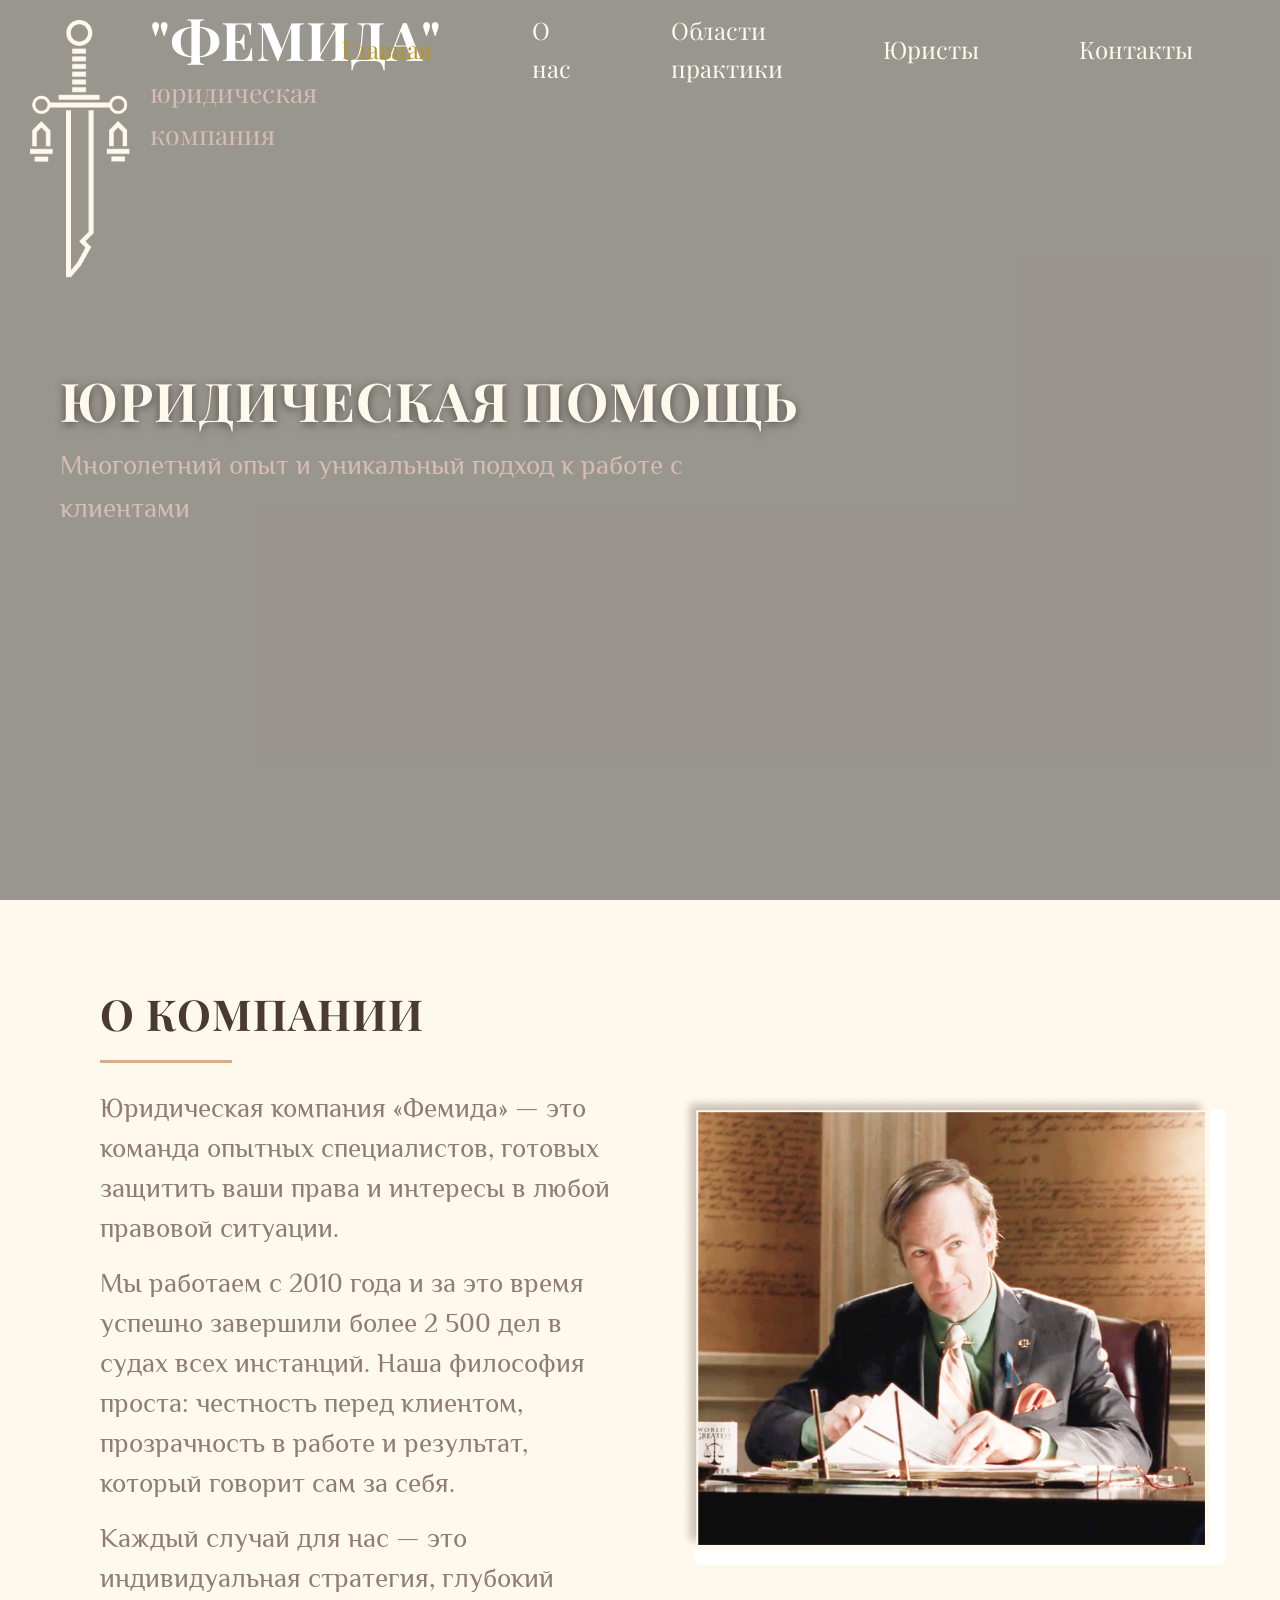
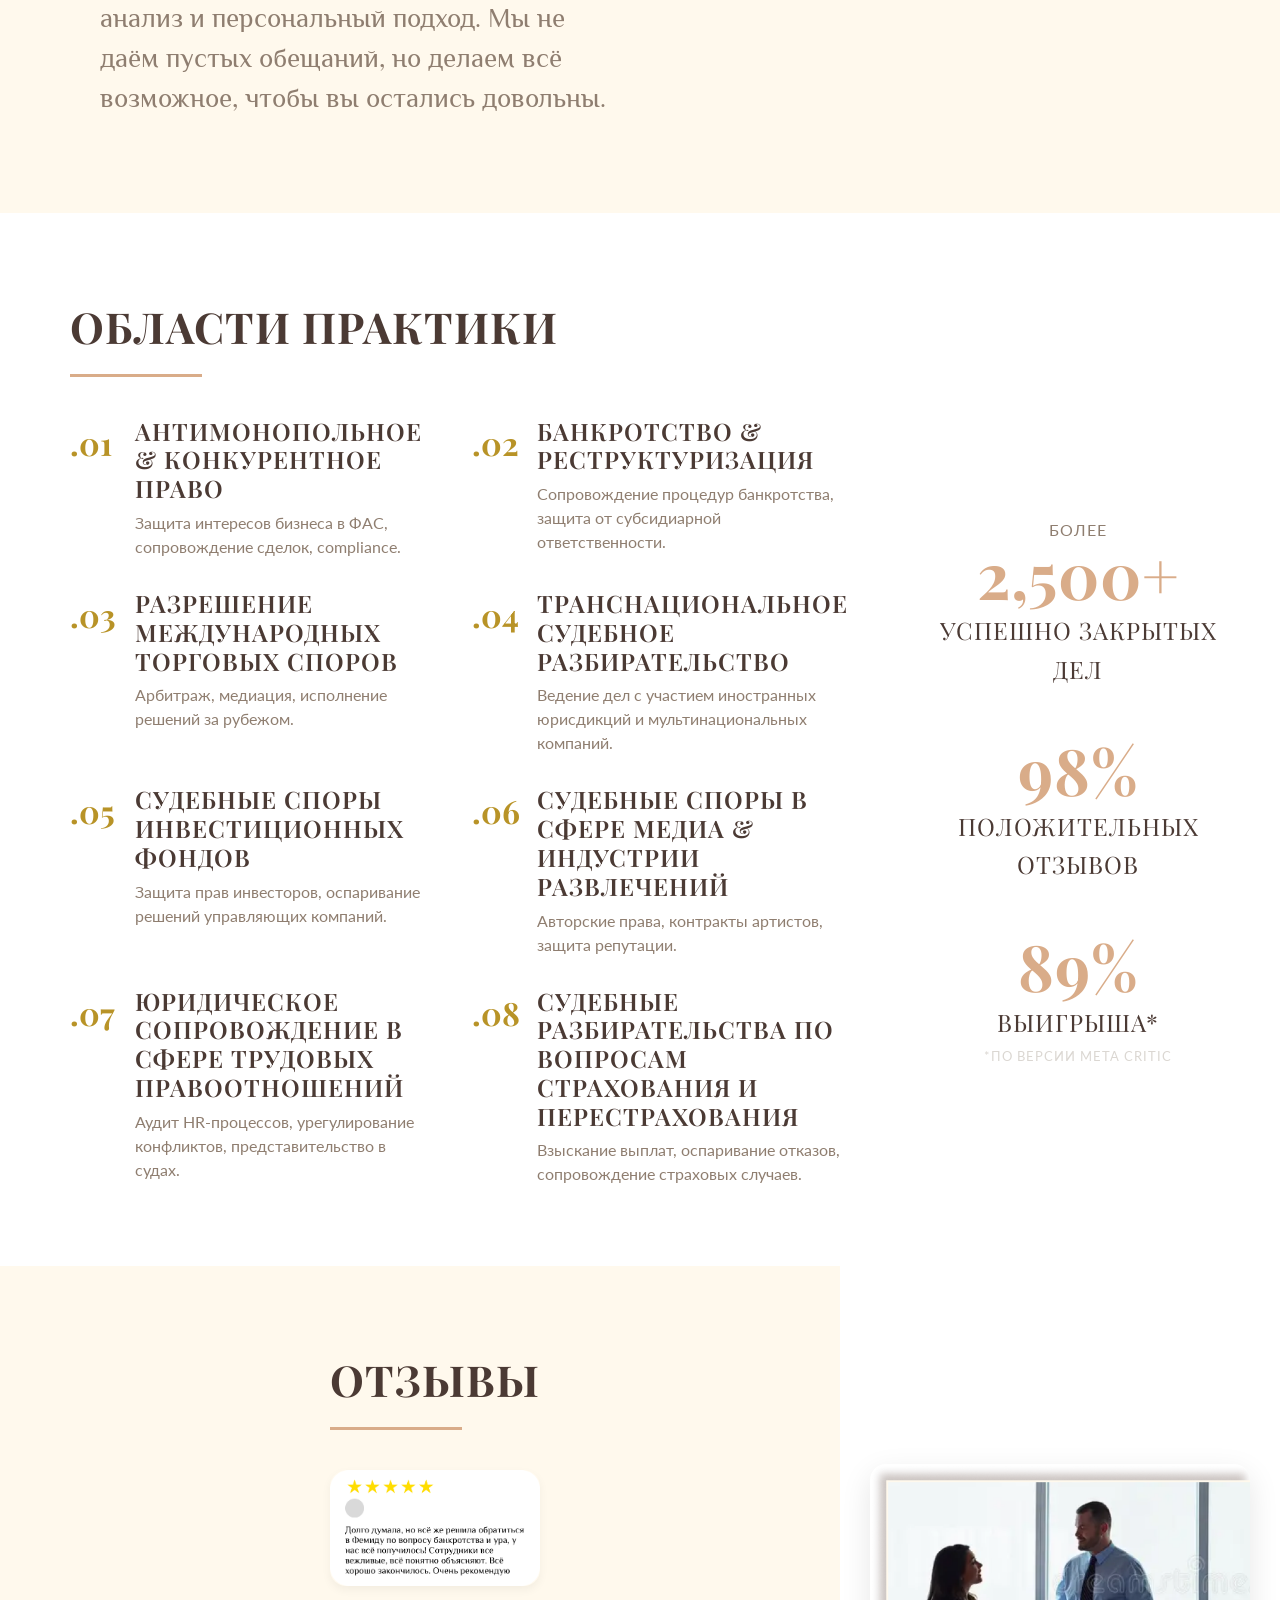
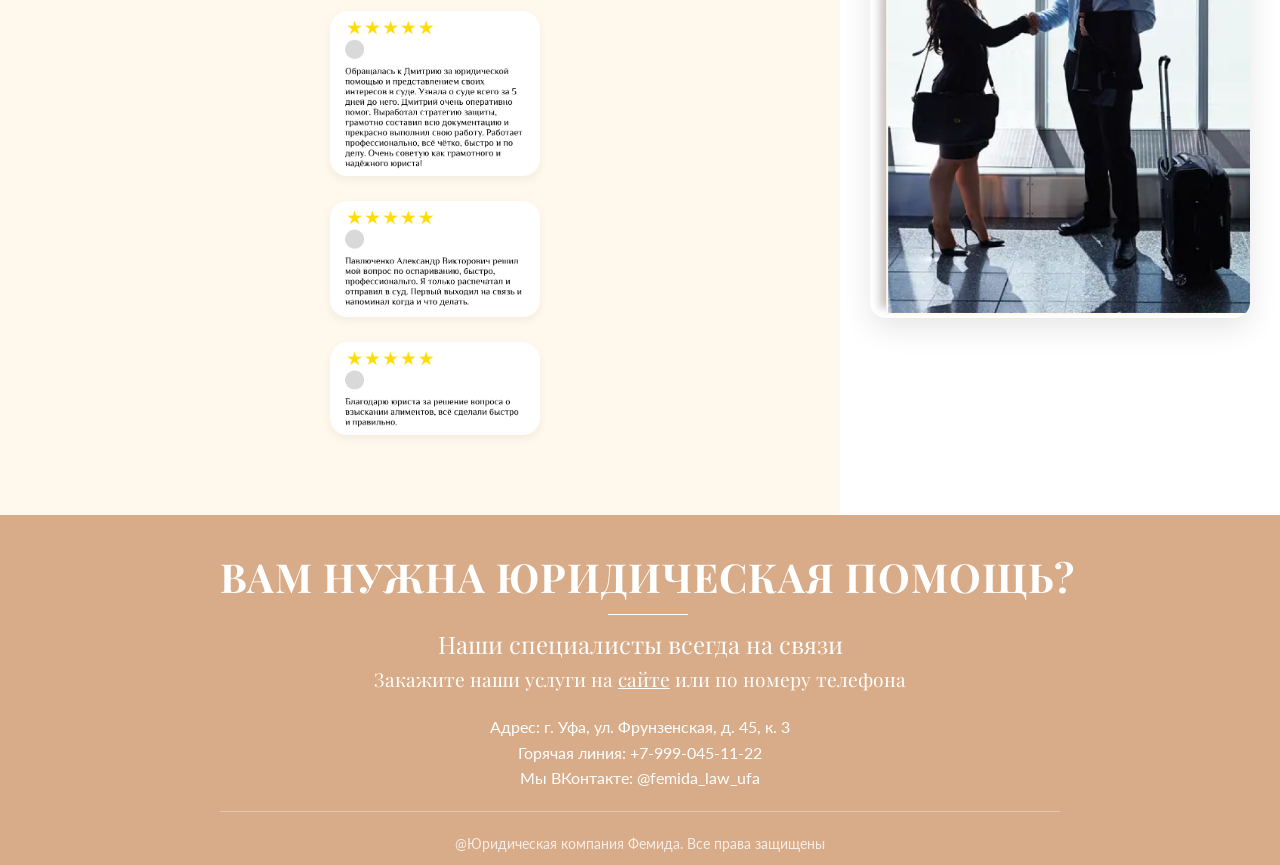
==== commit 0b4c36cb: "Add files via upload" ====
--- a/public/index.html
+++ b/public/index.html
@@ -9,7 +9,7 @@
 </head>
 <body>
 
-  <!-- Шапка -->
+  <!-- ШАПКА -->
   <header>
     <div class="nav-container">
       <div class="logo">
@@ -32,7 +32,6 @@
   </header>
 
   <main>
-    <!-- Верхняя картинка со статуей -->
     <section class="hero">
       <div class="hero-content">
         <h1>ЮРИДИЧЕСКАЯ ПОМОЩЬ</h1>
@@ -40,16 +39,22 @@
       </div>
     </section>
 
-    <!-- О компании -->
     <section class="container about-section">
       <div class="about-text">
         <h2>О КОМПАНИИ</h2>
         <p>
-          Крутой текст читать онлайн без смс и регистрации. 
-          Beter call Saul let America be free again.
+          Юридическая компания «Фемида» — это команда опытных специалистов, 
+          готовых защитить ваши права и интересы в любой правовой ситуации.
         </p>
         <p>
-          Наша команда профессионалов готова защитить ваши интересы в любой ситуации.
+          Мы работаем с 2010 года и за это время успешно завершили более 2 500 дел 
+          в судах всех инстанций. Наша философия проста: честность перед клиентом, 
+          прозрачность в работе и результат, который говорит сам за себя.
+        </p>
+        <p>
+          Каждый случай для нас — это индивидуальная стратегия, глубокий анализ 
+          и персональный подход. Мы не даём пустых обещаний, но делаем всё возможное, 
+          чтобы вы остались довольны.
         </p>
       </div>
       <div class="about-image">
@@ -57,12 +62,10 @@
       </div>
     </section>
 
-    <!-- Области практики -->
     <section class="practice-section">
       <div class="container">
         <h2 class="section-title">Области практики</h2>
         <div class="practice-wrapper">
-          <!-- Левая колонка -->
           <div class="practice-list">
             <div class="practice-item">
               <span class="practice-num">.01</span>
@@ -122,7 +125,6 @@
             </div>
           </div>
           
-          <!-- Правая колонка -->
           <div class="practice-stats">
             <div class="stat-item">
               <p class="stat-label">более</p>
@@ -143,15 +145,12 @@
       </div>
     </section>
 
-<!-- Отзывы -->
     <section class="reviews-section">
       <div class="reviews-wrapper">
         
-        <!-- ЛЕВАЯ ЧАСТЬ (Кремовый фон) -->
         <div class="reviews-left">
           <h2 class="section-title reviews-title">ОТЗЫВЫ</h2>
           <div class="reviews-list">
-            <!-- Ваши картинки отзывов -->
             <img src="images/review1.png" alt="Отзыв 1" class="review-img">
             <img src="images/review2.png" alt="Отзыв 2" class="review-img">
             <img src="images/review3.png" alt="Отзыв 3" class="review-img">
@@ -159,10 +158,8 @@
           </div>
         </div>
 
-        <!-- ПРАВАЯ ЧАСТЬ (Белый фон) -->
         <div class="reviews-right">
           <div class="reviews-photo">
-            <!-- Картинка с людьми -->
             <img src="images/guysMain.png" alt="Клиенты">
           </div>
         </div>
@@ -171,18 +168,23 @@
     </section>
   </main>
 
-  <footer>
-    <div class="container">
-      <div class="footer-links">
-        <a href="index.html">Главная</a>
-        <a href="about.html">О нас</a>
-        <a href="practice.html">Области практики</a>
-        <a href="lawyers.html">Юристы</a>
-        <a href="contacts.html">Контакты</a>
+  <!-- ФУТЕР -->
+  <footer class="main-footer">
+    <div class="container footer-content">
+      <h2 class="footer-title">ВАМ НУЖНА ЮРИДИЧЕСКАЯ ПОМОЩЬ?</h2>
+      
+      <p class="footer-subtitle">Наши специалисты всегда на связи</p>
+      
+      <p class="footer-text">Закажите наши услуги на <a href="#">сайте</a> или по номеру телефона</p>
+      
+      <div class="footer-contacts">
+        <p>Адрес: г. Уфа, ул. Фрунзенская, д. 45, к. 3</p>
+        <p>Горячая линия: <a href="tel:+79990451122">+7-999-045-11-22</a></p>
+        <p>Мы ВКонтакте: <a href="#">@femida_law_ufa</a></p>
       </div>
-      <p>Адрес: г. Уфа, ул. Фрунзенская, д. 45, к. 3 | Горячая линия: +7-999-045-11-22</p>
-      <div class="copyright">
-        @Юридическая компания Фемида. Все права защищены © 2026
+      
+      <div class="footer-copyright">
+        @Юридическая компания Фемида. Все права защищены
       </div>
     </div>
   </footer>
--- a/public/style.css
+++ b/public/style.css
@@ -2,8 +2,8 @@
 
 :root {
   --bg-color: #FFF9ED;
-  --text-main: #2c2c2c;
-  --text-light: #555;
+  --text-main: #4B3A34;
+  --text-light: #8f7e70;
   --accent: #b89327;
   --white: #ffffff;
   --gold-light: #D5BDB3;
@@ -37,7 +37,7 @@
 }
 
 
-/* HEADER */
+/* ШАПКА */
 header {
   position: absolute;
   top: 0;
@@ -69,7 +69,7 @@
 
 .logo-text h2 {
   font-size: 40pt;
-  margin: 0;
+  margin-top: -130px;
   line-height: 1;
   font-family: 'Playfair Display', serif;
   color: var(--white);
@@ -77,7 +77,7 @@
 
 .logo-text span {
   font-size: 20pt;
-  font-family: 'Lato', sans-serif;
+  font-family: 'Playfair Display', serif;
   color: var(--gold-light);
   display: block;
   margin-top: 5px;
@@ -87,7 +87,7 @@
   display: flex;
   gap: 100px;
   align-items: center;
-  margin-top: -120px;
+  margin-top: -200px;
 }
 
 .nav-links a {
@@ -117,7 +117,8 @@
 }
 
 
-/* HERO */
+
+/* ГЛАВНАЯ */
 .hero {
   position: relative;
   height: 100vh;
@@ -146,8 +147,9 @@
 }
 
 .hero h1 {
-  font-size: 48pt;
+  font-size: 40pt;
   margin-bottom: 15px;
+  margin-left: 30px;
   text-shadow: 0 2px 10px rgba(0,0,0,0.5);
   font-family: 'Playfair Display', serif;
   color: var(--bg-color);
@@ -155,15 +157,15 @@
 }
 
 .hero p {
-  font-size: 24pt;
+  font-size: 20pt;
   font-family: 'Philosopher', sans-serif;
   color: var(--gold-light);
   font-weight: 300;
+  margin-left: 30px;
   max-width: 700px;
 }
 
 
-/* ABOUT */
 .about-section {
   padding: 80px 30px;
   display: flex;
@@ -192,14 +194,14 @@
   max-width: 680px; 
   height: auto;
   border-radius: 4px;
-  box-shadow: 15px 15px 0 var(--accent);
+  box-shadow: 15px 15px 0 var(--white);
   position: relative;
   z-index: 10; 
   object-fit: cover;
 }
 
 .about-text h2 {
-  font-size: 40pt;  
+  font-size: 32pt;  
   margin-bottom: 25px;
   position: relative;
   display: inline-block;
@@ -216,14 +218,13 @@
 
 .about-text p {
   font-family: 'Philosopher', sans-serif;
-  font-size: 24pt;
+  font-size: 20pt;
   color: var(--text-light);
   margin-bottom: 15px;
   line-height: 1.5; 
   font-weight: 400;
 }
 
-/* PRACTICE */
 .practice-section {
   padding: 80px 30px;
   background: #ffffff; 
@@ -231,16 +232,15 @@
 
 .practice-wrapper {
   display: flex;
-  gap: 80px; /* Расстояние между списком услуг и статистикой */
+  gap: 80px; 
   max-width: 1200px;
   margin: 0 auto;
-  align-items: flex-start; /* Выравнивание по верхнему краю */
-}
-
-/* Заголовок "Области практики" */
+  align-items: flex-start; 
+}
+
 .section-title {
   text-align: left;
-  font-size: 40pt;
+  font-size: 32pt;
   margin-bottom: 40px;
   color: var(--text-main);
   position: relative;
@@ -257,12 +257,11 @@
   margin-top: 12px;
 }
 
-/* === СЕТКА ДЛЯ БЛОКОВ (2 колонки, 4 ряда) === */
 .practice-list {
   flex: 1;
   display: grid;
-  grid-template-columns: repeat(2, 1fr); /* 2 колонки равной ширины */
-  gap: 30px 50px; /* 30px между строками, 50px между колонками */
+  grid-template-columns: repeat(2, 1fr); 
+  gap: 30px 50px; 
 }
 
 .practice-item {
@@ -289,14 +288,13 @@
 
 .practice-content p {
   font-family: 'Lato', sans-serif;
-  font-size: 14pt;
+  font-size: 12pt;
   color: var(--text-light);
   line-height: 1.5;
 }
 
-/* Правая колонка со статистикой */
 .practice-stats {
-  flex: 0 0 300px; /* Фиксированная ширина для статистики */
+  flex: 0 0 300px; 
   display: flex;
   flex-direction: column;
   gap: 50px;
@@ -327,15 +325,16 @@
   font-size: 10pt;
   color: var(--text-light);
   margin-top: 5px;
-}
-
-/* Адаптивность для планшетов и телефонов */
+  color: rgb(219, 215, 210);
+}
+
+/* Адаптивность  */
 @media (max-width: 992px) {
   .practice-wrapper {
     flex-direction: column;
   }
   .practice-list {
-    grid-template-columns: 1fr; /* На мобильных 1 колонка */
+    grid-template-columns: 1fr; 
   }
   .practice-stats {
     flex: 1;
@@ -347,8 +346,6 @@
   }
 }
 
-
-/* STATS */
 .stats-section {
   padding: 60px 30px;
   background: var(--bg-color);
@@ -378,8 +375,6 @@
   color: var(--text-light);
 }
 
-
-/* REVIEWS */
 .reviews-section {
   padding: 0; 
   background: transparent;
@@ -393,7 +388,7 @@
 .reviews-left {
   flex: 1;
   background: var(--bg-color); 
-  padding: 80px 30px 80px 30px; 
+  padding: 80px 300px 80px 30px; 
   display: flex;
   flex-direction: column;
   align-items: flex-start; 
@@ -401,7 +396,7 @@
 
 .reviews-title {
   text-align: left;
-  margin-left: 30px; 
+  margin-left: 300px; 
   margin-bottom: 40px;
   width: auto;
 }
@@ -411,12 +406,12 @@
   flex-direction: column;
   gap: 25px;
   width: 100%;
-  padding-left: 30px; 
+  padding-left: 300px; 
 }
 
 .review-img {
   width: 100%;
-  max-width: 450px; 
+  max-width: 700px; 
   height: auto;
   border-radius: 16px;
   box-shadow: 0 4px 10px rgba(0,0,0,0.05);
@@ -433,7 +428,7 @@
 
 .reviews-photo img {
   width: 100%;
-  max-width: 550px;
+  max-width: 700px;
   height: auto;
   border-radius: 16px;
   box-shadow: 0 10px 30px rgba(0,0,0,0.1);
@@ -454,8 +449,6 @@
   }
 }
 
-
-/* CONTACTS FORM */
 .contact-section {
   padding: 80px 30px;
   background: var(--bg-color);
@@ -532,40 +525,77 @@
 }
 
 
-/* FOOTER */
-footer {
-  background: #D9AC89;
+/* ФУТЕР */
+.main-footer {
+  background: #D9AC89; 
+  color: #ffffff;
+  padding: 30px 0 10px;
+  text-align: center;
+}
+
+.footer-content {
+  max-width: 900px;
+  margin: 0 auto;
+}
+
+.footer-title {
+  font-family: 'Playfair Display', serif;
+  font-size: 2.5rem;
+  text-transform: uppercase;
+  margin-bottom: 10px;
+  position: relative;
+  letter-spacing: 1px;
+  white-space: nowrap; 
+  width: fit-content; 
+  margin-left: auto;
+  margin-right: auto;  
+}
+
+.footer-title::after {
+  content: '';
+  display: block;
+  width: 80px;
+  height: 1px;
+  background: #ffffff;
+  margin: 5px auto 0;
+}
+
+.footer-subtitle {
+  font-family: 'Playfair Display', serif;
+  font-size: 1.5rem; 
+  margin-bottom: 0px;
+}
+
+.footer-text {
+  font-family: 'Playfair Display', serif;
+  font-size: 1.2rem;
+  margin-bottom: 20px;
+}
+
+.footer-text a {
+  text-decoration: underline;
   color: #fff;
-  padding: 40px 30px 25px;
-  text-align: center;
-}
-
-.footer-links {
-  display: flex;
-  justify-content: center;
-  gap: 25px;
-  margin-bottom: 25px;
-  flex-wrap: wrap;
-}
-
-.footer-links a {
-  color: var(--bg-color);
-  font-family: 'Playfair Display', serif;
-  font-size: 1.1rem;
-}
-
-.footer-links a:hover {
-  color: var(--accent);
-}
-
-.copyright {
-  color: #F0CBAF;
+}
+
+.footer-contacts {
+  font-size: 1rem;
+  margin-bottom: 20px;
+  line-height: 1.6;
+}
+
+.footer-contacts a {
+  color: #fff;
+}
+
+.footer-copyright {
   font-size: 0.9rem;
-  border-top: 1px solid #F0CBAF;
+  opacity: 0.8;
+  border-top: 1px solid rgba(255,255,255,0.4);
   padding-top: 20px;
 }
 
-/* RESPONSIVE */
+
+/* Адаптивность */
 @media (max-width: 992px) {
   .about-section {
     flex-direction: column;
@@ -599,4 +629,480 @@
   .btn-cabinet {
     font-size: 18pt;
   }
+}
+
+@media (max-width: 768px) {
+  .footer-title {
+    font-size: 1.6rem;
+    white-space: normal; 
+  }
+}
+
+
+
+/* О НАС */
+.about-hero {
+  position: relative;
+  width: 100%;
+  height: 471px;
+  background: url('images/lawyersAbout.png') no-repeat center center/cover; 
+  box-shadow: inset 0px 100px 100px rgba(0, 0, 0, 0.25);
+}
+.about-hero::after {
+  content: '';
+  position: absolute;
+  top: 0; left: 0; right: 0; bottom: 0;
+  background: rgba(65, 65, 65, 0.5); 
+}
+
+.history-section {
+  background-color: #FFF9ED;
+  padding: 60px 0;
+}
+
+.history-content {
+  max-width: 1200px;
+  margin: 0 auto;
+  padding: 0 30px;
+}
+
+.history-text {
+  font-family: 'Philosopher', sans-serif;
+  font-size: 20pt;
+  color: var(--text-light);
+  margin-top: 30px;
+  max-width: 800px;
+  line-height: 1.3;
+}
+
+.about-image-wrapper {
+  background-color: #FFF9ED;
+  text-align: center;
+  padding-bottom: 60px;
+  padding-left: 500px;
+}
+
+.about-image-wrapper img {
+  max-width: 900px;
+  width: 100%;
+  height: auto;
+  border-radius: 8px;
+  box-shadow: -10px -10px 15px rgba(44, 18, 4, 0.15);
+}
+
+.benefits-section {
+  background-color: #ffffff; 
+  padding: 80px 0 100px;
+}
+
+.benefits-content {
+  max-width: 1200px;
+  margin: 0 auto;
+  padding: 0 30px;
+}
+
+.benefits-grid {
+  display: grid;
+  grid-template-columns: repeat(3, 1fr);
+  gap: 60px; 
+  margin-top: 50px;
+}
+
+.benefit-card {
+  background-color: #FFF9ED;
+  border-radius: 50px; 
+  height: 265px;
+  display: flex;
+  align-items: center;
+  justify-content: center;
+  padding: 30px;
+  text-align: center;
+  font-size: 1.2rem;
+  color: var(--text-light);
+}
+
+/* Адаптивность */
+@media (max-width: 992px) {
+  .benefits-grid {
+    grid-template-columns: 1fr; 
+  }
+  .about-hero {
+    height: 300px;
+  }
+}
+
+
+
+/* ОБЛАСТИ ПРАКТИКИ */
+.practice-hero {
+  position: relative;
+  width: 100%;
+  height: 450px;
+  background: url('images/tablePractice.png') no-repeat center center/cover;
+  box-shadow: inset 0px 80px 80px rgba(0, 0, 0, 0.25);
+}
+.practice-hero::after {
+  content: '';
+  position: absolute;
+  top: 0; left: 0; right: 0; bottom: 0;
+  background: rgba(65, 65, 65, 0.4);
+}
+
+.practice-areas-section {
+  padding: 60px 0 80px;
+  background: var(--bg-color);
+}
+
+.law-areas-grid {
+  display: grid;
+  grid-template-columns: repeat(2, 1fr);
+  gap: 30px;
+  margin-top: 40px;
+}
+
+.law-card {
+  background: var(--white);
+  border-radius: 12px;
+  overflow: hidden;
+  cursor: pointer;
+  transition: all 0.3s ease;
+  border: 1px solid #e6d5c0;
+  box-shadow: 0 4px 12px rgba(0,0,0,0.03);
+}
+
+.law-card:hover {
+  transform: translateY(-4px);
+  box-shadow: 0 8px 24px rgba(0,0,0,0.08);
+  border-color: var(--accent);
+}
+
+.law-card.active {
+  border-color: var(--accent);
+  background: #fff;
+  box-shadow: 0 8px 24px rgba(217, 172, 137, 0.25);
+}
+
+.law-card-header {
+  padding: 24px 20px;
+  display: flex;
+  align-items: center;
+  gap: 15px;
+}
+
+.law-card-num {
+  font-family: 'Playfair Display', serif;
+  font-size: 26pt;
+  color: var(--accent);
+  font-weight: 700;
+  min-width: 45px;
+}
+
+.law-card-header h3 {
+  font-family: 'Playfair Display', serif;
+  font-size: 16pt;
+  color: var(--text-main);
+  margin: 0;
+  flex: 1;
+  line-height: 1.2;
+}
+
+.law-card-arrow {
+  font-size: 12pt;
+  color: var(--accent);
+  transition: transform 0.3s cubic-bezier(0.4, 0, 0.2, 1);
+}
+
+.law-card.active .law-card-arrow {
+  transform: rotate(180deg);
+}
+
+.law-card-content {
+  max-height: 0;
+  overflow: hidden;
+  transition: max-height 0.4s cubic-bezier(0.4, 0, 0.2, 1);
+}
+
+.law-card.active .law-card-content {
+  max-height: 350px; 
+}
+
+.law-card-content ul {
+  list-style: none;
+  padding: 0 20px 24px;
+  margin: 0;
+}
+
+.law-card-content li {
+  font-family: 'Lato', sans-serif;
+  font-size: 13pt;
+  color: var(--text-light);
+  padding: 8px 0 8px 22px;
+  border-bottom: 1px solid #f0e6d6;
+  position: relative;
+  line-height: 1.4;
+  overflow-wrap: break-word;
+  hyphens: auto;
+}
+
+.law-card-content li:before {
+  content: "•";
+  color: var(--accent);
+  position: absolute;
+  left: 0;
+  font-weight: bold;
+  font-size: 16pt;
+  line-height: 1.4;
+}
+
+.law-card-content li:last-child {
+  border-bottom: none;
+}
+
+/* Адаптивность */
+@media (max-width: 1100px) {
+  .law-areas-grid { grid-template-columns: repeat(2, 1fr); }
+}
+@media (max-width: 768px) {
+  .law-areas-grid { grid-template-columns: 1fr; }
+  .practice-hero { height: 300px; }
+}
+
+
+
+/* ЮРИСТЫ */
+.lawyers-page {
+  background-color: var(--bg-color);
+  min-height: 100vh;
+}
+
+.lawyers-hero {
+  position: relative;
+  width: 100%;
+  height: 552px;
+  /* Замените путь на ваше изображение */
+  background: url('images/handshakeLawyers.png') no-repeat center center/cover;
+  box-shadow: inset 0px 100px 100px rgba(0, 0, 0, 0.25);
+}
+
+.lawyers-hero::after {
+  content: '';
+  position: absolute;
+  top: 0; left: 0; right: 0; bottom: 0;
+  background: rgba(65, 65, 65, 0.5); /* Затемнение 50% */
+}
+
+.lawyers-container {
+  max-width: 1200px;
+  margin: 0 auto;
+  padding: 0 30px;
+}
+
+.lawyers-title-block {
+  text-align: center;
+  padding: 60px 0 40px;
+}
+
+.lawyers-grid {
+  display: grid;
+  grid-template-columns: repeat(3, 1fr); 
+  gap: 30px;
+  padding-bottom: 80px;
+}
+
+.lawyer-card-link {
+  text-decoration: none;
+  color: inherit;
+  display: block;
+}
+
+.lawyer-card {
+  background: var(--white);
+  border-radius: 12px;
+  padding: 30px;
+  text-align: center;
+  position: relative;
+  border: 1px solid #eee;
+  transition: all 0.3s cubic-bezier(0.25, 0.8, 0.25, 1);
+  height: 100%;
+  display: flex;
+  flex-direction: column;
+  align-items: center;
+}
+
+.lawyer-card-link:hover .lawyer-card {
+  transform: translateY(-10px);
+  box-shadow: 0 15px 30px rgba(184, 147, 39, 0.15); 
+  border-color: var(--accent);
+}
+
+.lawyer-photo {
+  width: 120px;
+  height: 120px;
+  background-color: #f0f0f0;
+  border-radius: 50%;
+  margin: 0 auto 20px;
+  display: flex;
+  align-items: center;
+  justify-content: center;
+  overflow: hidden;
+  border: 3px solid var(--bg-color);
+}
+
+.lawyer-photo img {
+  width: 100%;
+  height: 100%;
+  object-fit: cover;
+}
+
+.lawyer-name {
+  font-family: 'Playfair Display', serif;
+  font-size: 1.3rem;
+  color: var(--text-main);
+  margin-bottom: 10px;
+  line-height: 1.3;
+}
+
+.lawyer-status {
+  display: inline-block;
+  padding: 4px 12px;
+  border-radius: 20px;
+  font-size: 0.85rem;
+  font-weight: 600;
+  margin-bottom: 15px;
+  text-transform: uppercase;
+  letter-spacing: 1px;
+}
+
+.status-advocate {
+  background-color: #f4e6c8;
+  color: #8a6d3b;
+}
+
+.status-lawyer {
+  background-color: #e8e8e8;
+  color: #555;
+}
+
+.lawyer-areas {
+  list-style: none;
+  padding: 0;
+  margin: 0;
+  flex-grow: 1; 
+}
+
+.lawyer-areas li {
+  font-family: 'Lato', sans-serif;
+  font-size: 0.95rem;
+  color: var(--text-light);
+  margin-bottom: 6px;
+  padding-bottom: 6px;
+  border-bottom: 1px dashed #eee;
+}
+
+.lawyer-areas li:last-child {
+  border-bottom: none;
+  margin-bottom: 0;
+}
+
+/* Адаптивность для юристов */
+@media (max-width: 1024px) {
+  .lawyers-grid {
+    grid-template-columns: repeat(2, 1fr); 
+  }
+}
+
+@media (max-width: 600px) {
+  .lawyers-grid {
+    grid-template-columns: 1fr; 
+  }
+}
+
+
+
+/* КОНТАКТЫ */
+.contacts-page {
+  background-color: var(--bg-color);
+  min-height: 100vh;
+}
+
+.contacts-hero {
+  position: relative;
+  width: 100%;
+  height: 400px;
+  background: url('images/phoneContacts.png') no-repeat center center/cover;
+  box-shadow: inset 0px 80px 80px rgba(0, 0, 0, 0.25);
+}
+.contacts-hero::after {
+  content: '';
+  position: absolute;
+  top: 0; left: 0; right: 0; bottom: 0;
+  background: rgba(65, 65, 65, 0.4);
+}
+
+.contacts-info-section {
+  padding: 60px 0 100px;
+}
+
+.contacts-grid {
+  display: grid;
+  grid-template-columns: 1fr 2fr; 
+  gap: 40px 100px;
+  margin-top: 50px;
+  max-width: 900px;
+  margin-left: auto;
+  margin-right: auto;
+}
+
+.contact-row {
+  margin-bottom: 100px;
+}
+
+.contact-label {
+  font-family: 'Playfair Display', serif;
+  font-size: 24pt;
+  color: var(--text-main);
+  text-transform: lowercase;
+  display: block;
+  margin-bottom: 10px;
+}
+
+.contact-value {
+  font-family: 'Philosopher', sans-serif;
+  font-size: 24pt;
+  color: var(--text-main);
+  display: block;
+  margin-bottom: 10px;
+}
+
+.contact-value a {
+  color: var(--text-main);
+  text-decoration: none;
+  transition: color 0.3s;
+}
+.contact-value a:hover {
+  color: var(--accent);
+}
+
+.contact-underline {
+  display: block;
+  width: 100%;
+  max-width: 400px;
+  height: 2px;
+  background-color: #D9AC89;
+  margin-top: 8px;
+}
+
+/* Адаптивность */
+@media (max-width: 768px) {
+  .contacts-grid {
+    grid-template-columns: 1fr;
+    gap: 20px;
+  }
+  .contact-label,
+  .contact-value {
+    font-size: 18pt;
+  }
+  .contacts-hero {
+    height: 250px;
+  }
 }
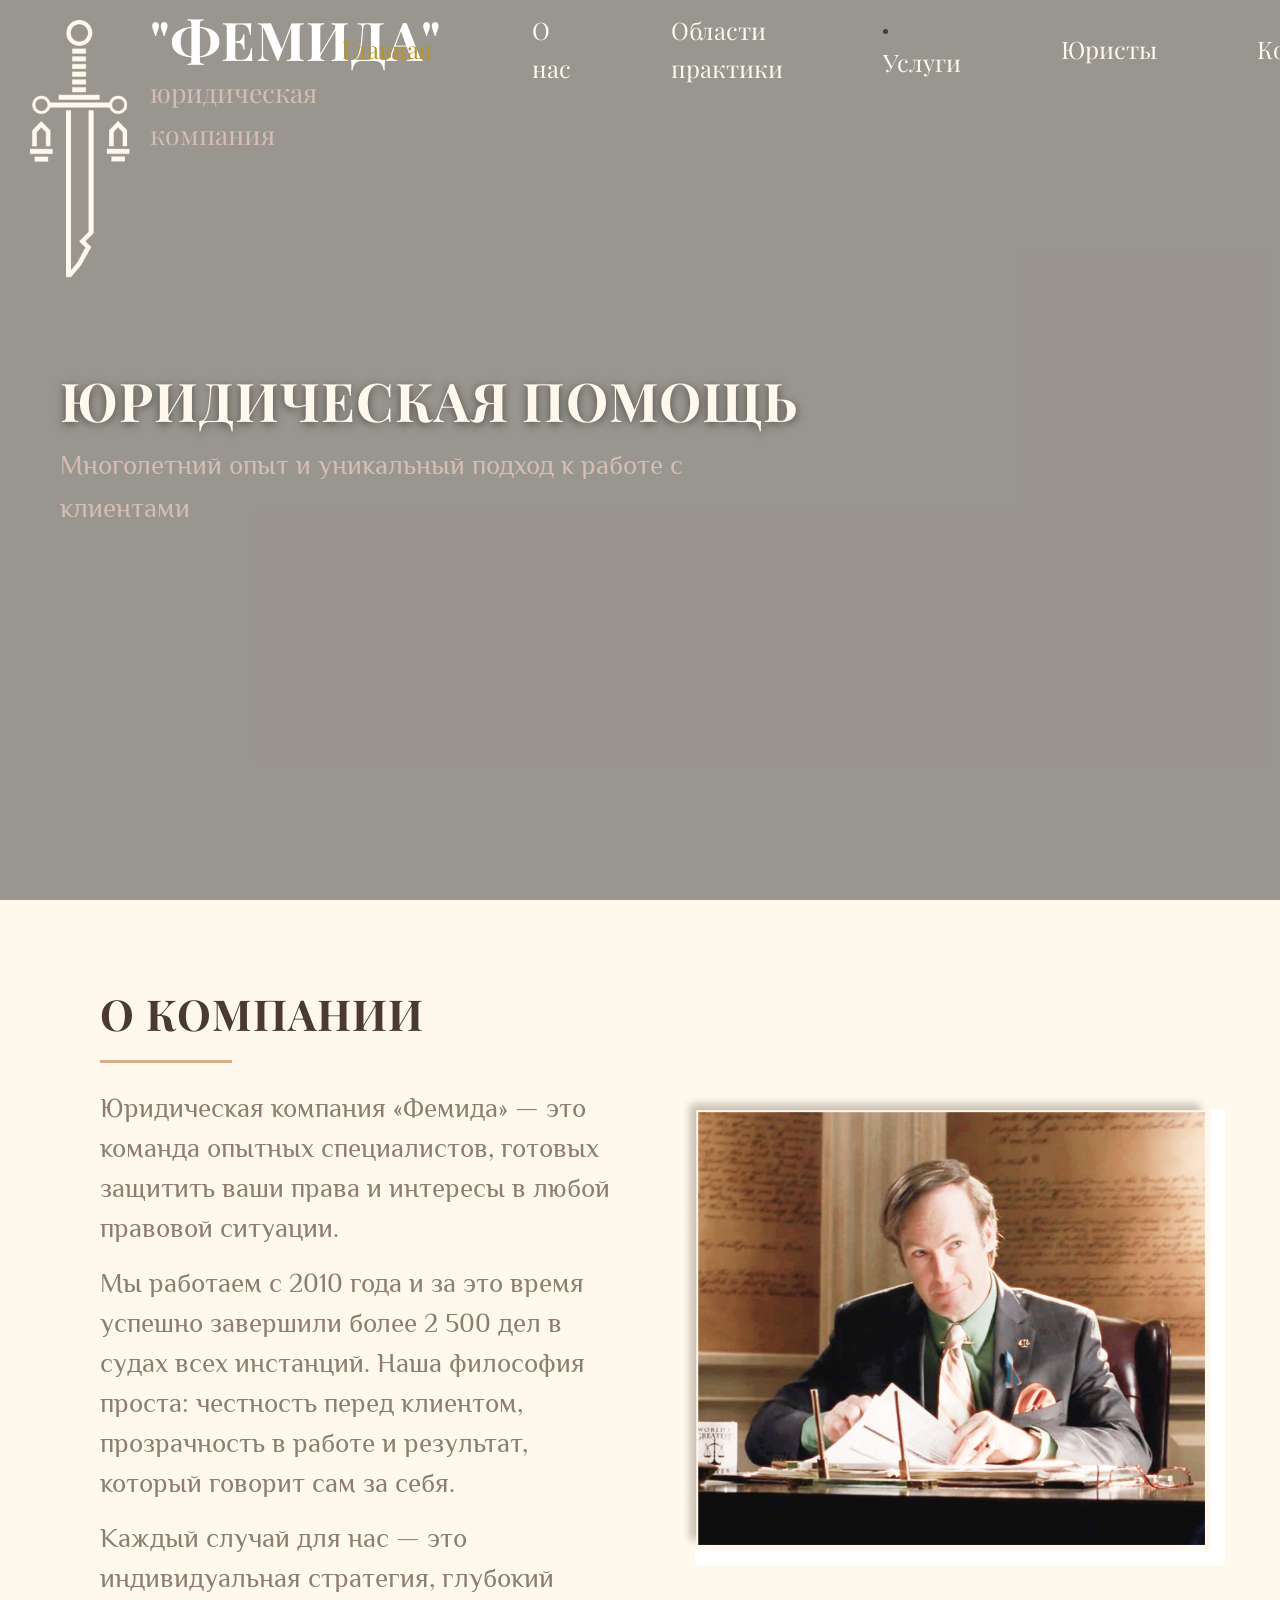
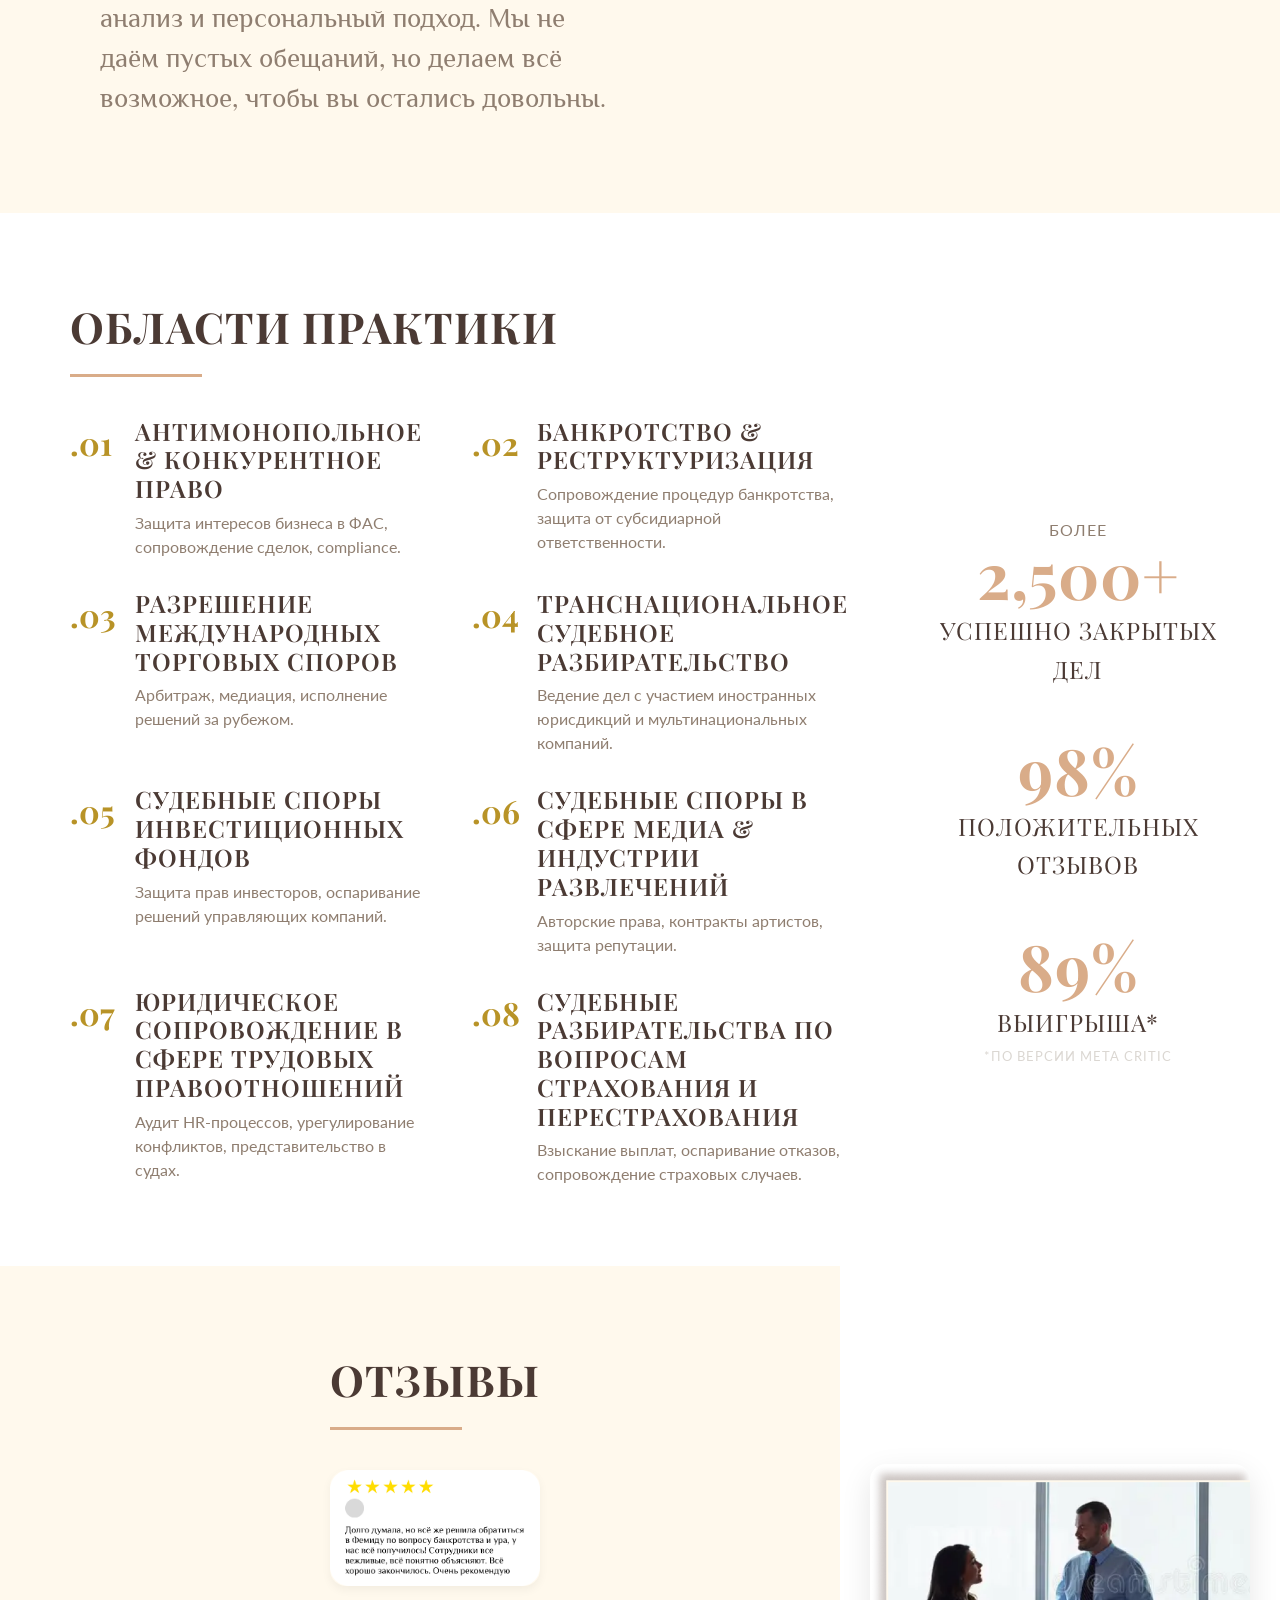
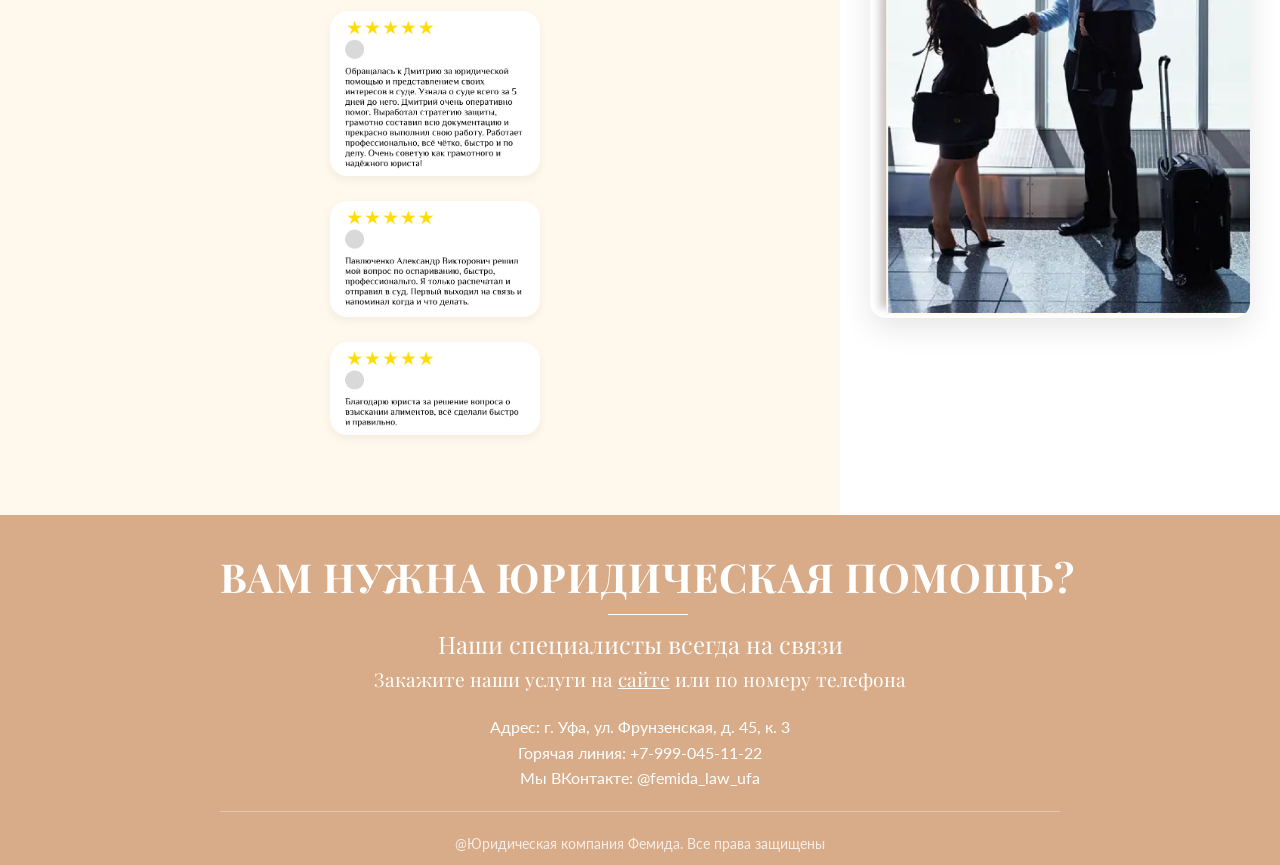
==== commit 6a074f7c: "slight changes in index.html" ====
--- a/public/index.html
+++ b/public/index.html
@@ -6,6 +6,7 @@
   <link href="https://fonts.googleapis.com/css2?family=Philosopher:wght@300;400;700&family=Playfair+Display:wght@400;700&family=Lato:wght@300;400;700&display=swap" rel="stylesheet">
   <title>ЮК "Фемида" | Главная</title>
   <link rel="stylesheet" href="style.css">
+  <script src="script.js"></script>
 </head>
 <body>
 
@@ -24,7 +25,8 @@
         <a href="index.html" class="active">Главная</a>
         <a href="about.html">О нас</a>
         <a href="practice.html">Области практики</a>
-        <a href="lawyers.html">Юристы</a>
+        <li><a href="services.php">Услуги</a></li>
+        <a href="lawyers.php">Юристы</a>
         <a href="contacts.html">Контакты</a>
         <a href="#" class="btn-cabinet">Личный кабинет</a>
       </nav>
@@ -190,4 +192,4 @@
   </footer>
 
 </body>
-</html>+</html>
